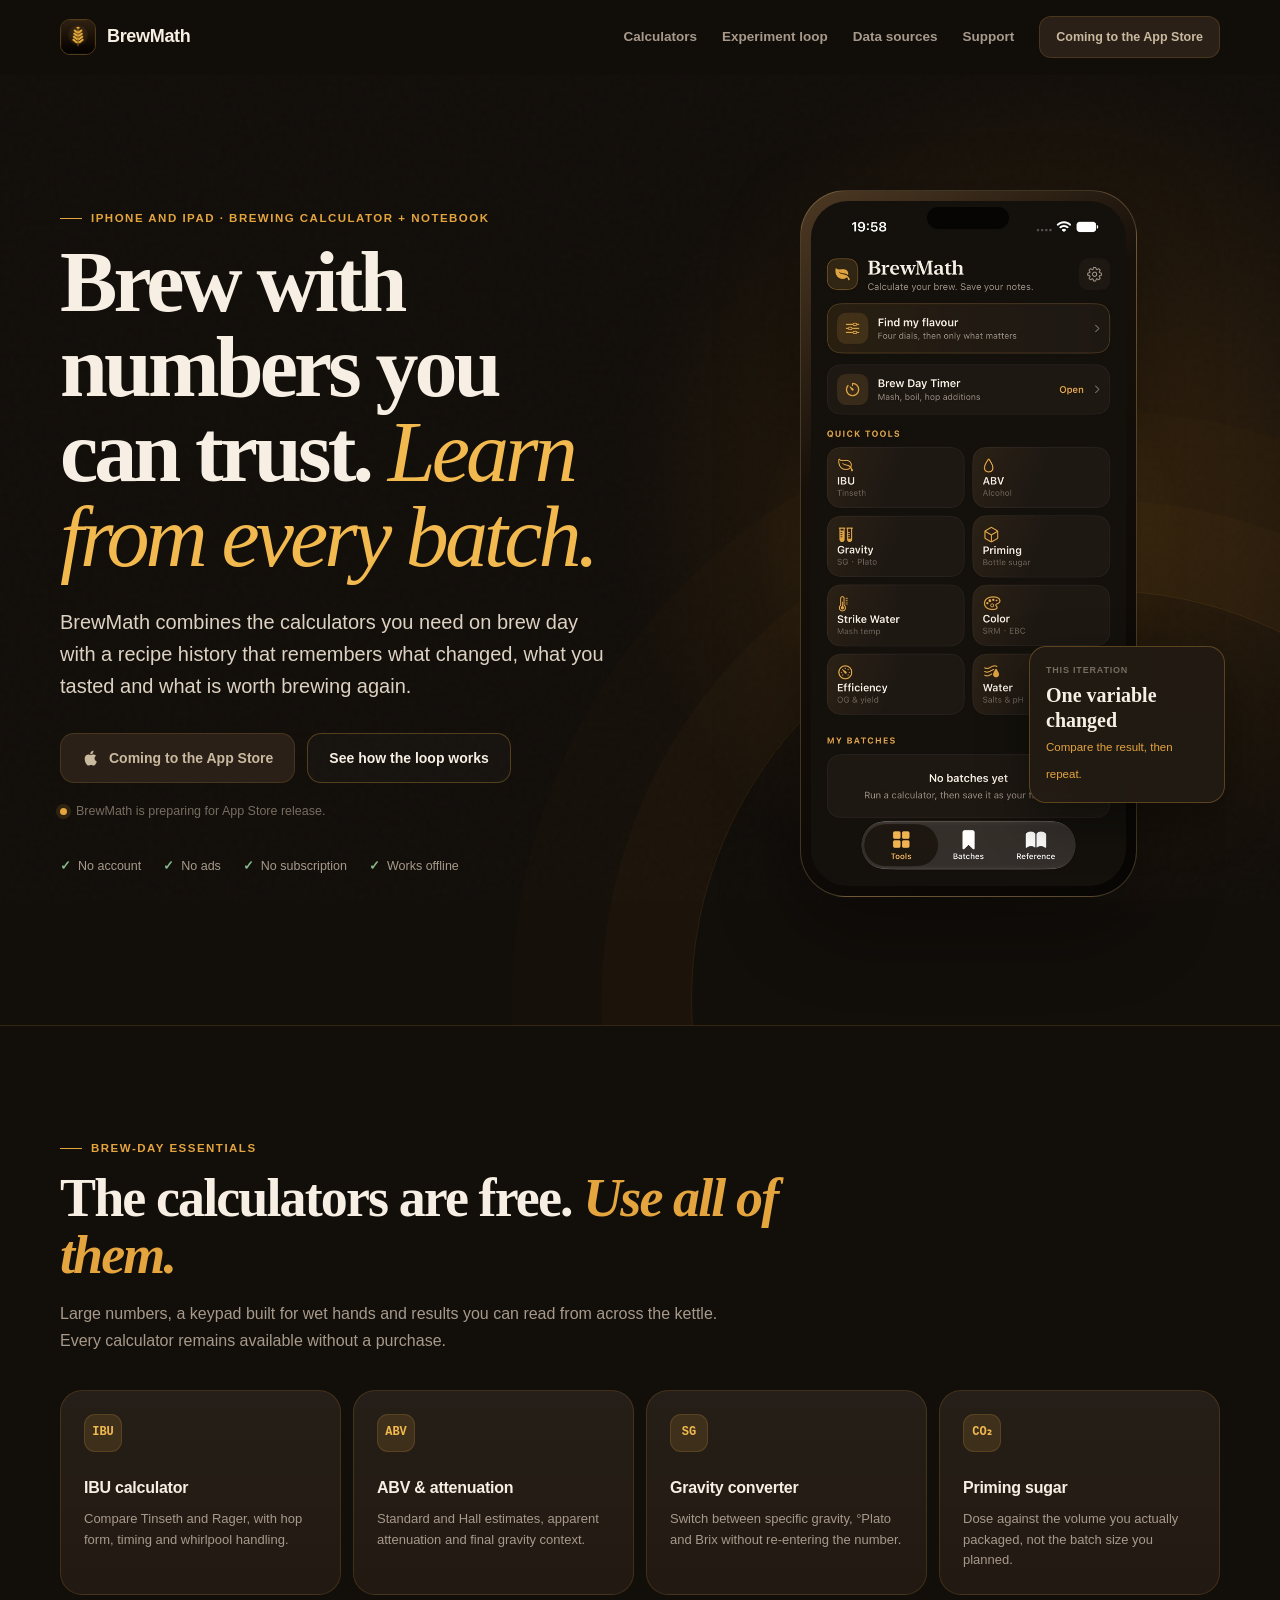
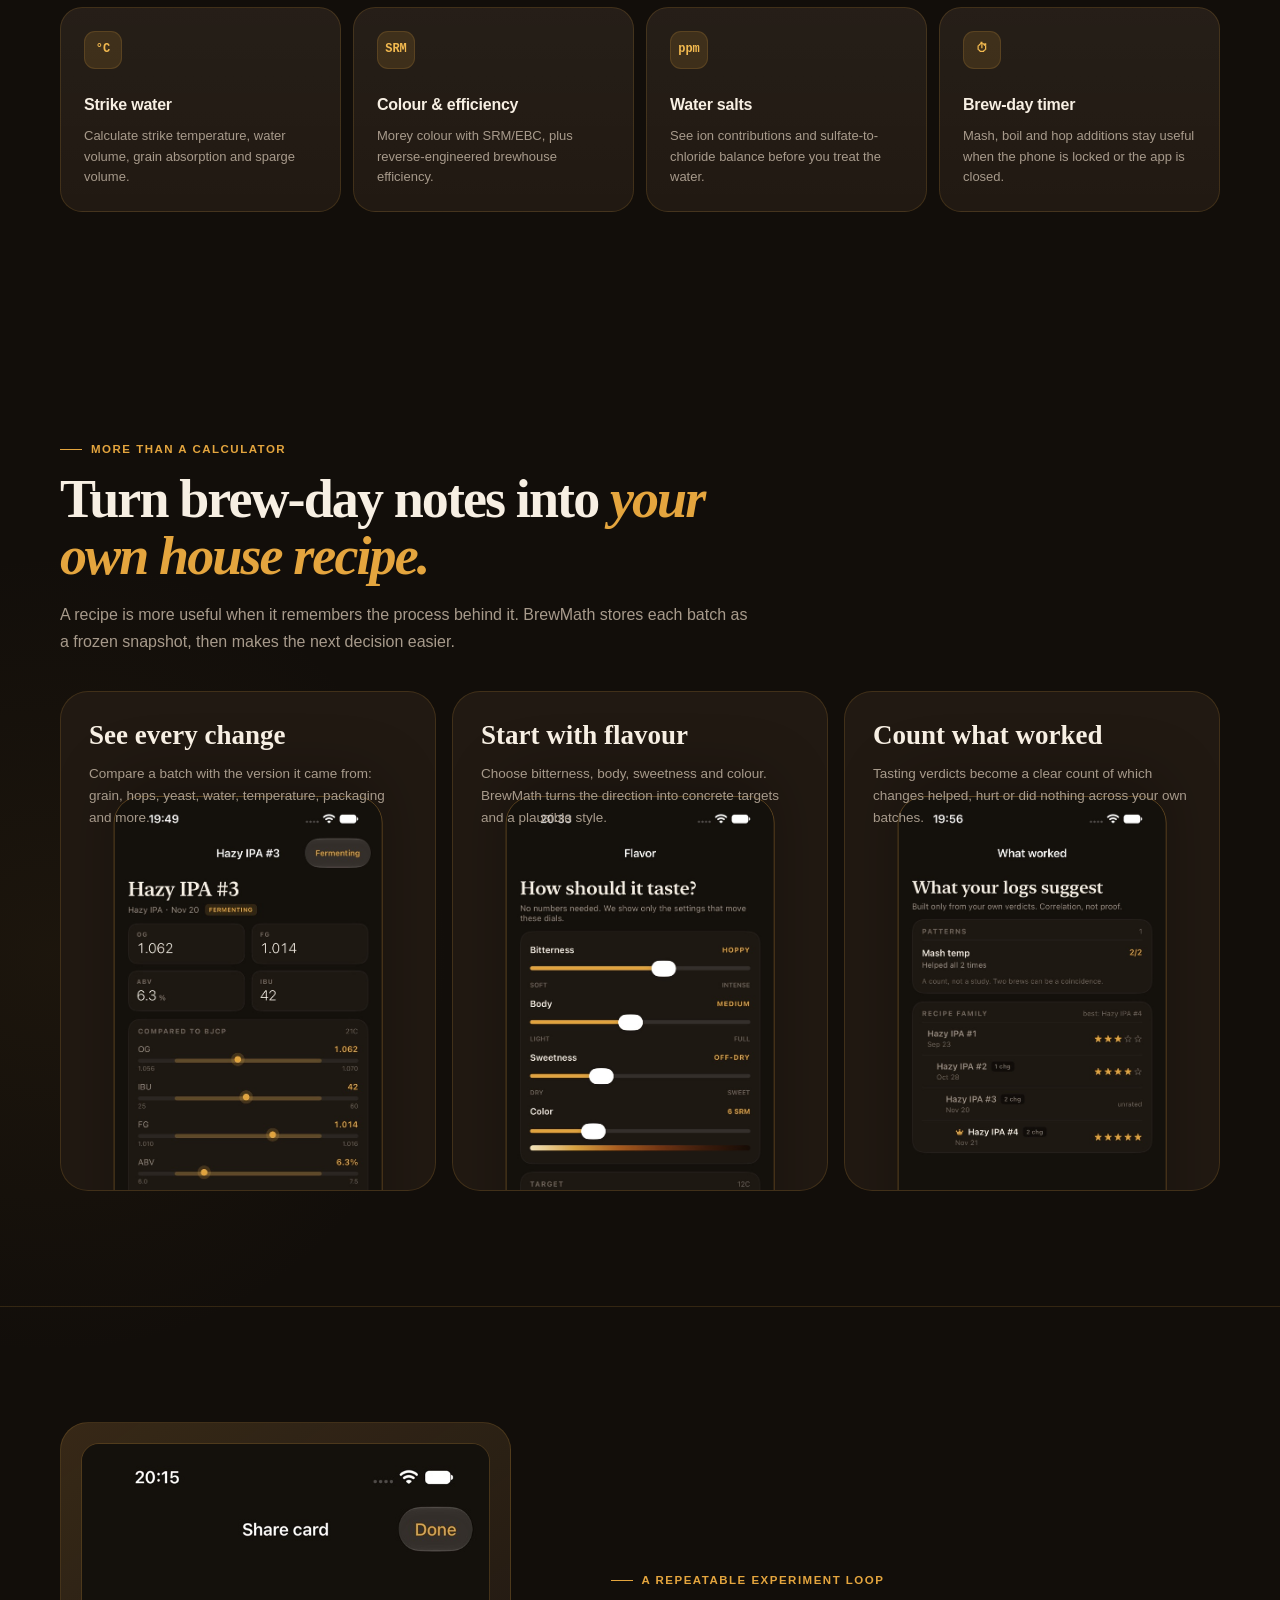
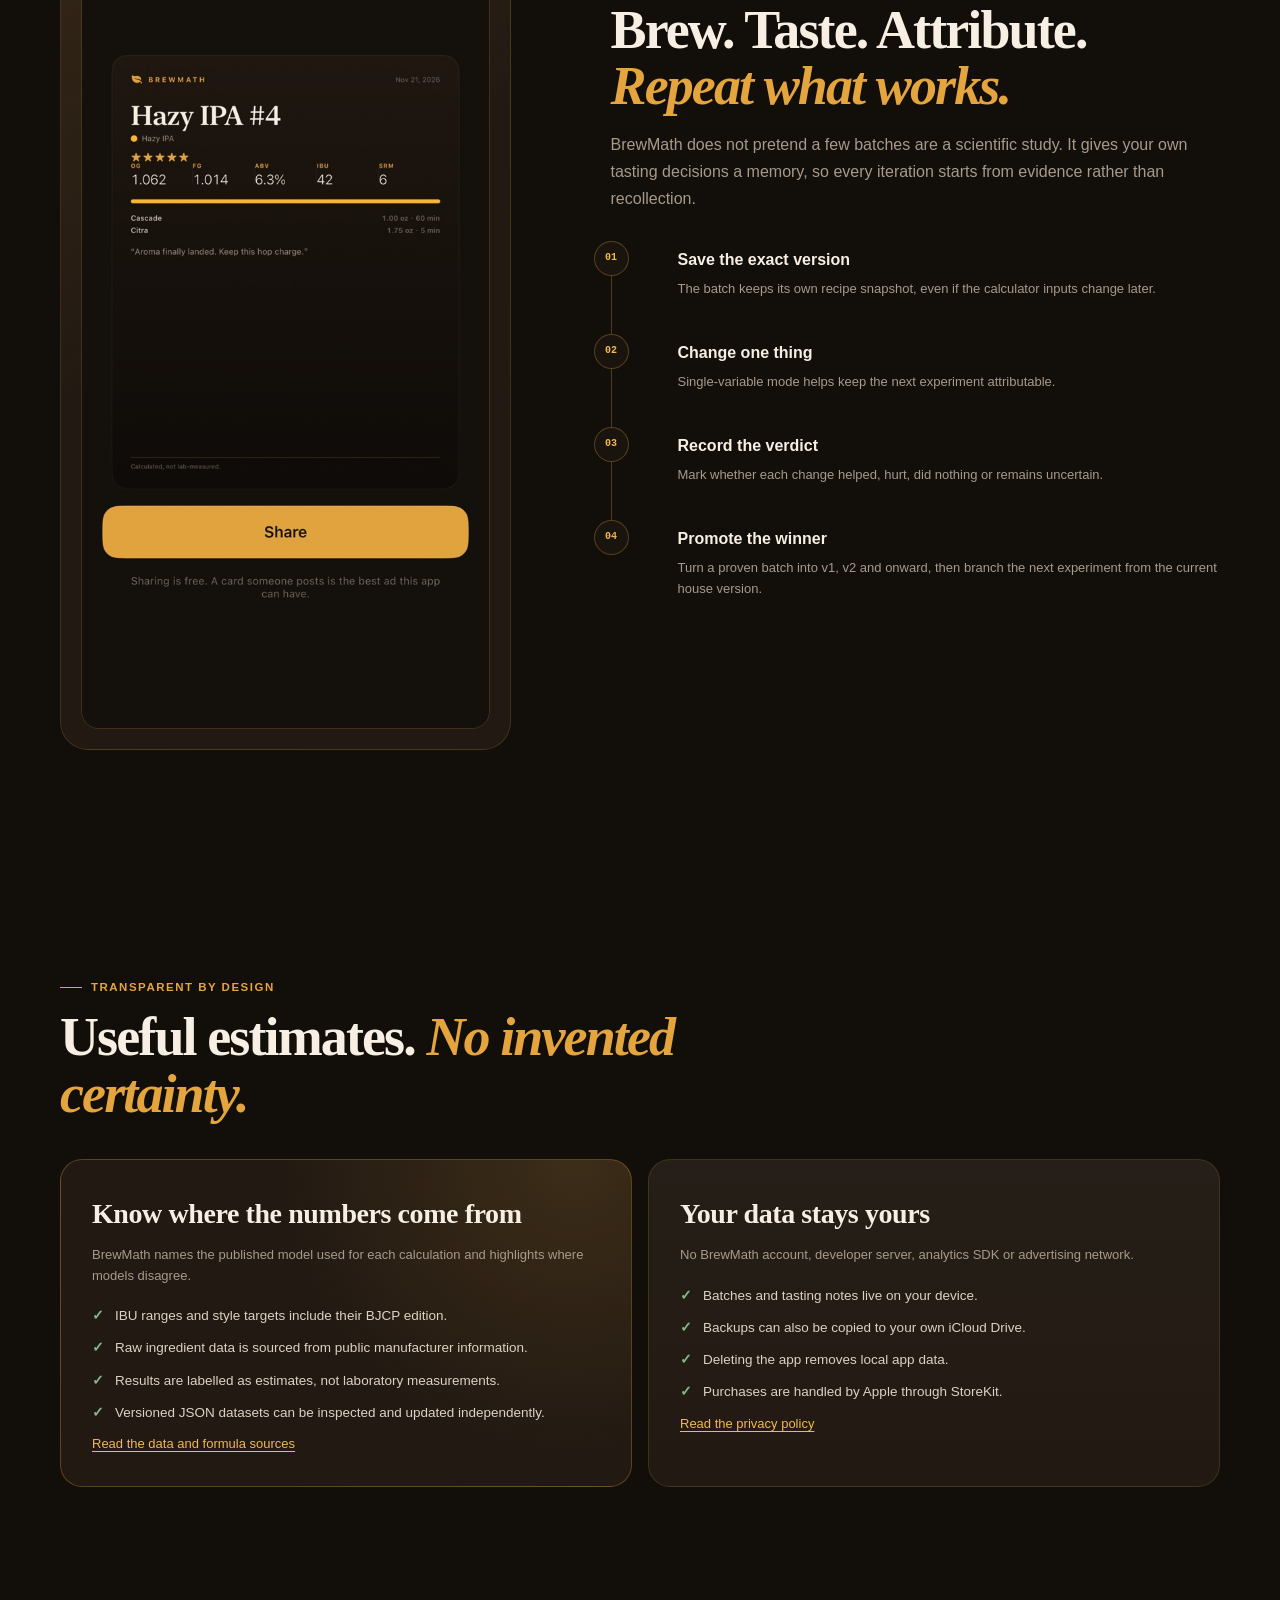
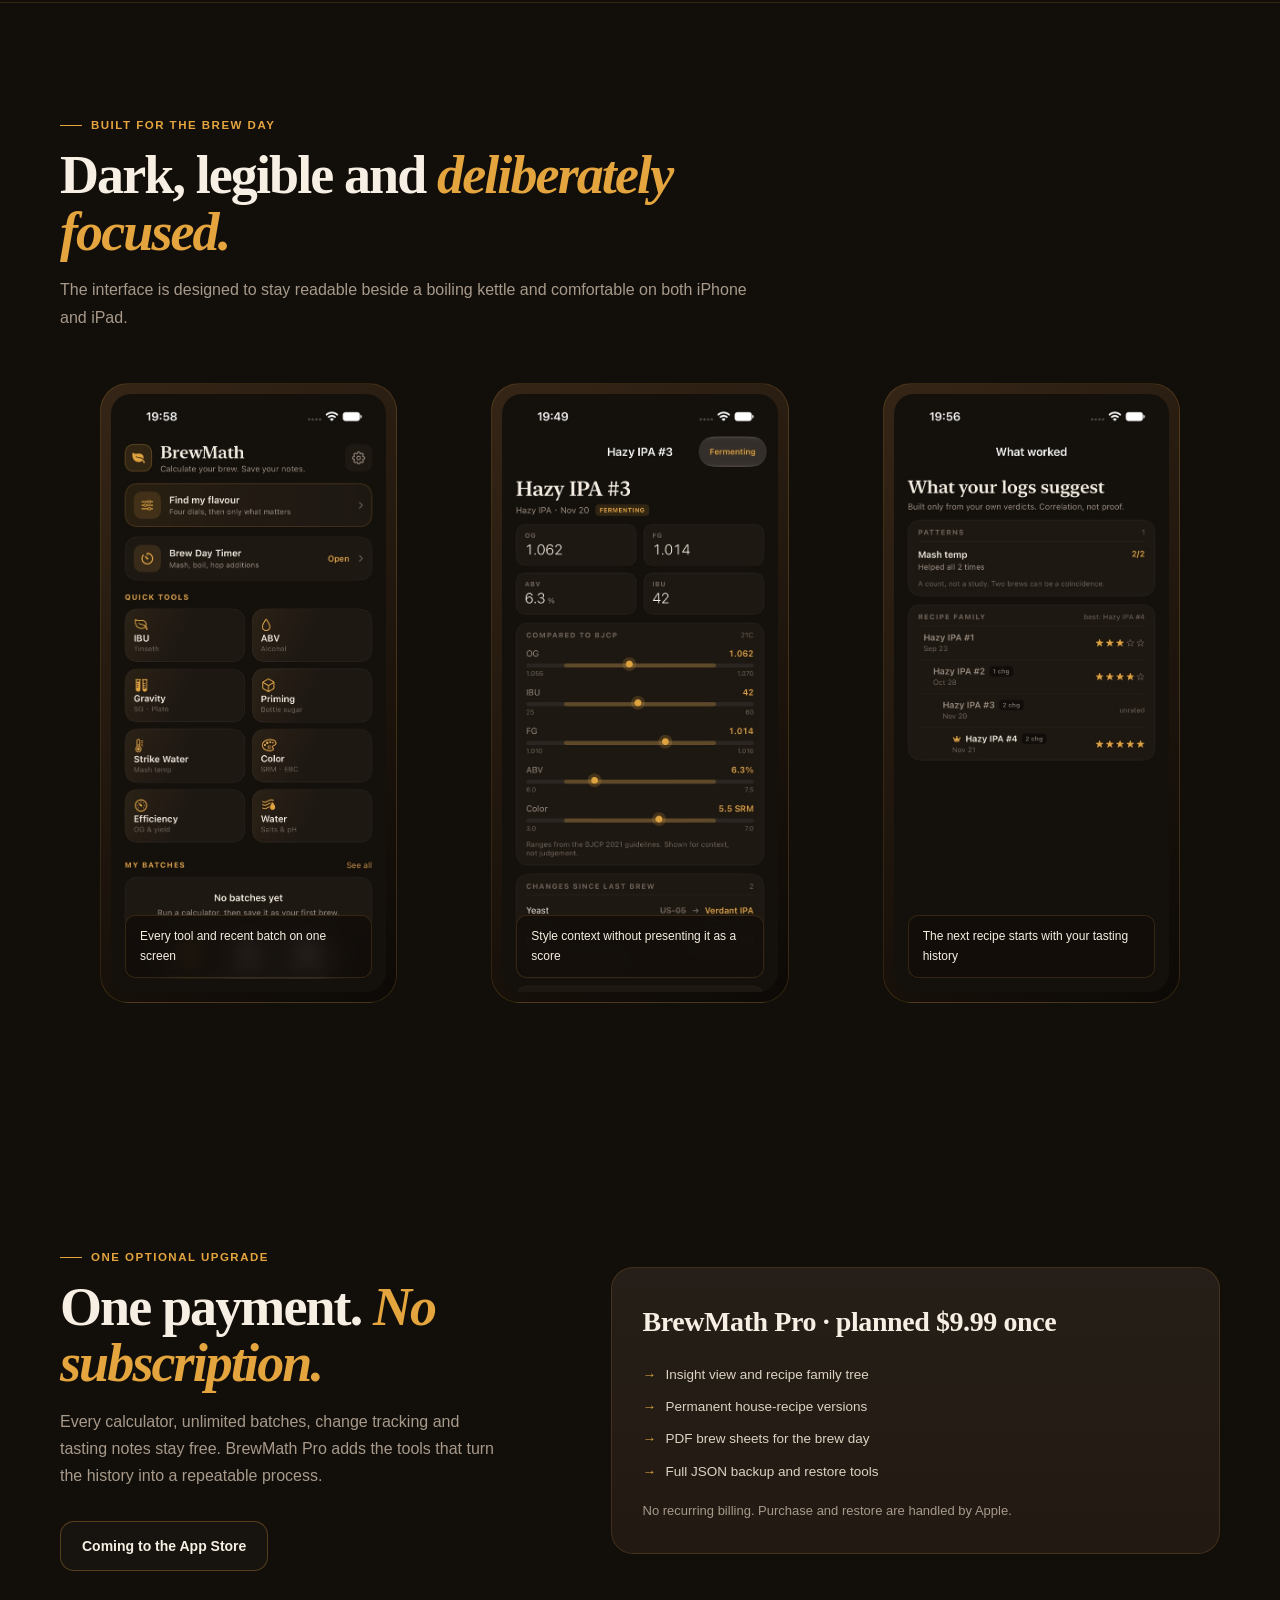
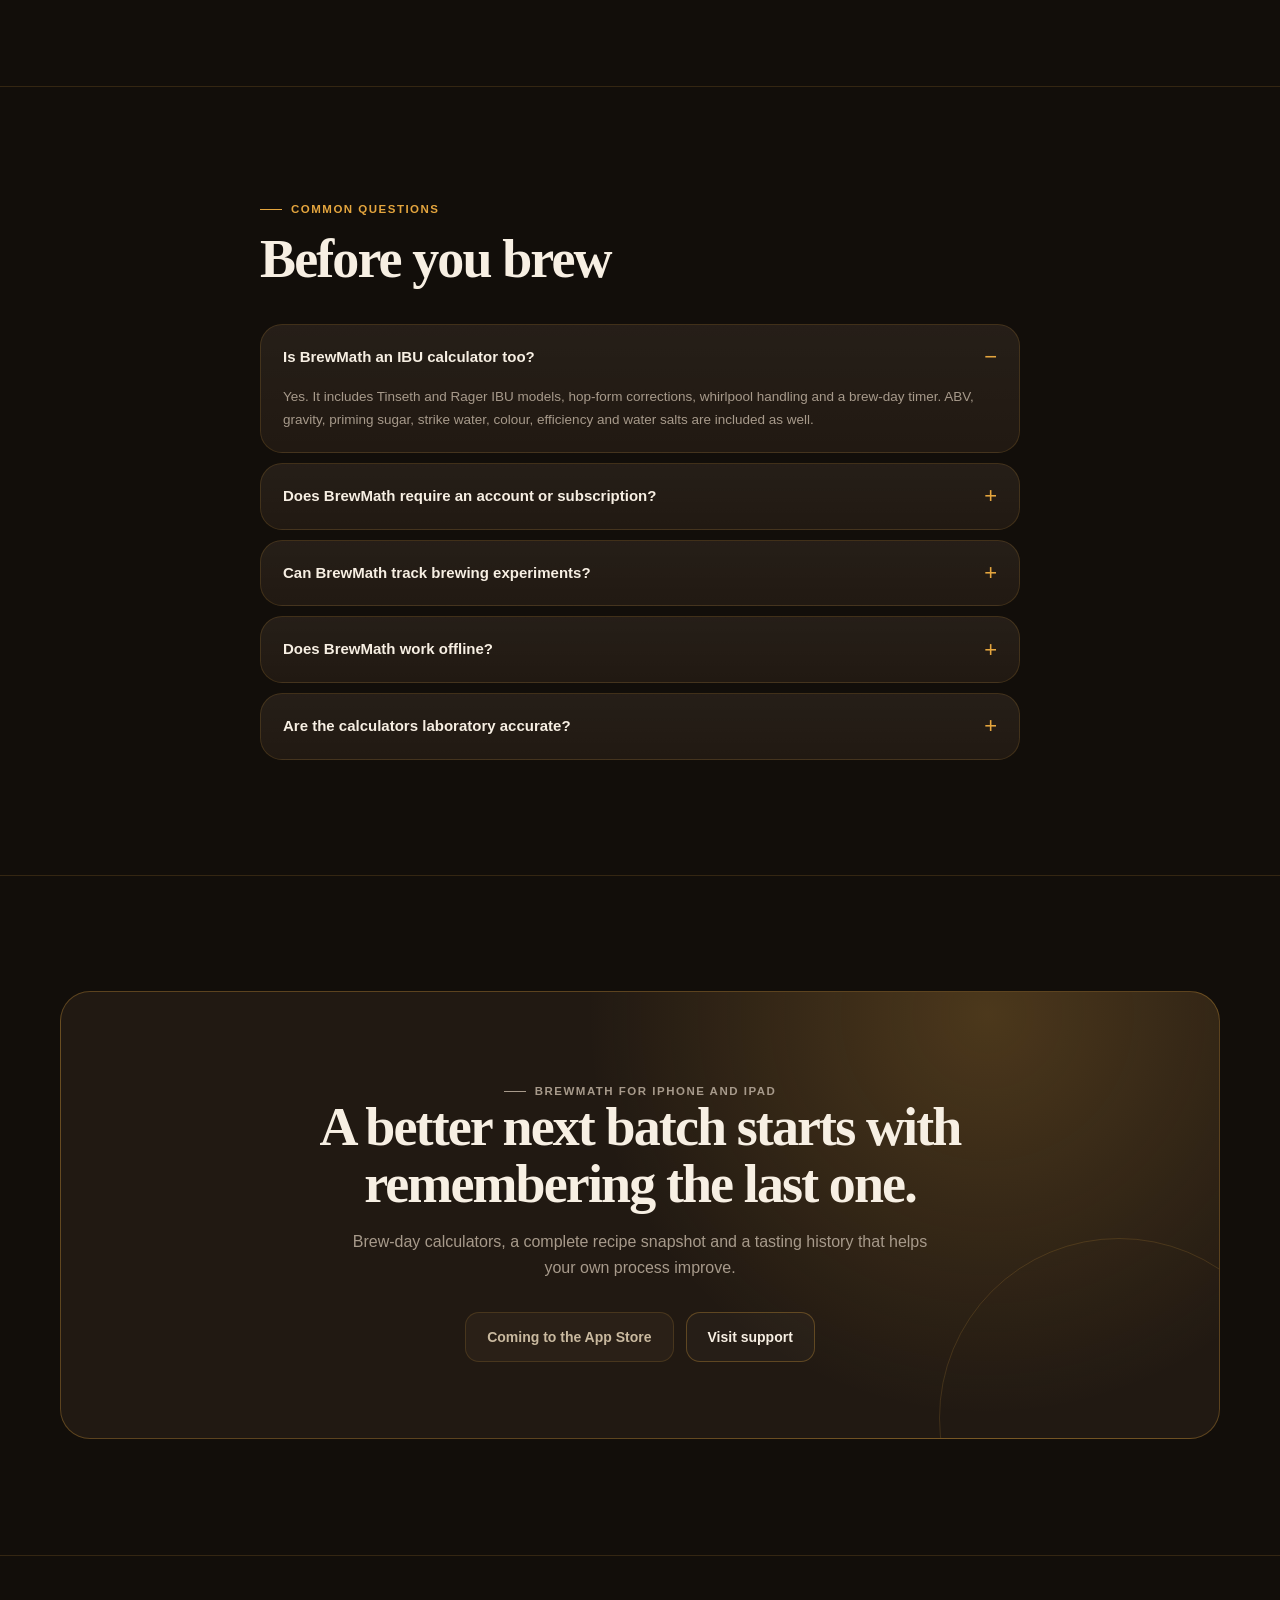
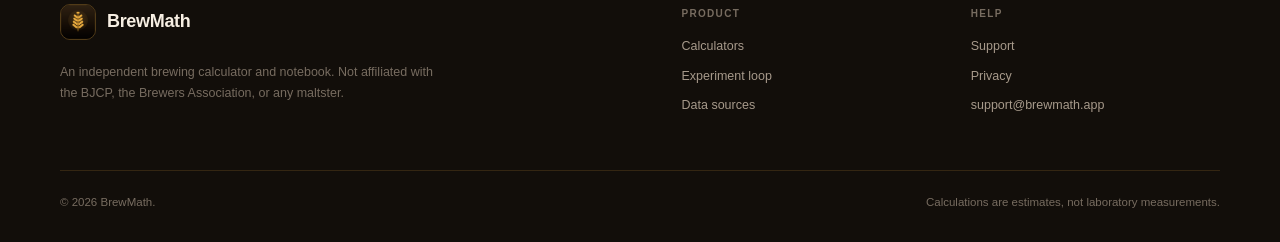
==== index.html @ 744fb918 "Add files via upload" ====
<!doctype html>
<html lang="en">
<head>
  <meta charset="utf-8">
  <meta name="viewport" content="width=device-width, initial-scale=1">
  <title>BrewMath — Homebrew Calculator, Brew Log &amp; Recipe Notes</title>
  <meta name="description" content="BrewMath is an offline homebrew calculator and brew log for iPhone and iPad. Calculate IBU, ABV, gravity, priming sugar, water salts and track repeatable brewing experiments.">
  <meta name="theme-color" content="#120e0a">
  <meta name="robots" content="index,follow,max-image-preview:large,max-snippet:-1,max-video-preview:-1">
  <link rel="canonical" href="https://brewmath.app/">
  <link rel="icon" href="assets/favicon.svg" type="image/svg+xml">
  <link rel="apple-touch-icon" href="assets/app-icon-180.png">
  <link rel="manifest" href="site.webmanifest">
  <link rel="stylesheet" href="styles.css">

  <meta property="og:type" content="website">
  <meta property="og:locale" content="en_US">
  <meta property="og:site_name" content="BrewMath">
  <meta property="og:title" content="BrewMath — Homebrew Calculator &amp; Experiment Log">
  <meta property="og:description" content="Calculate the brew day. Record the recipe. Taste the change. Build a repeatable house recipe from your own batches.">
  <meta property="og:url" content="https://brewmath.app/">
  <meta property="og:image" content="https://brewmath.app/assets/og-image.png">
  <meta property="og:image:width" content="1200">
  <meta property="og:image:height" content="630">
  <meta property="og:image:alt" content="BrewMath homebrew calculator and brew log for iPhone and iPad">
  <meta name="twitter:card" content="summary_large_image">
  <meta name="twitter:title" content="BrewMath — Homebrew Calculator &amp; Experiment Log">
  <meta name="twitter:description" content="Brewing calculators, recipe snapshots and a repeatable experiment loop for iPhone and iPad.">
  <meta name="twitter:image" content="https://brewmath.app/assets/og-image.png">

  <script type="application/ld+json">
  {
    "@context": "https://schema.org",
    "@graph": [
      {
        "@type": "WebSite",
        "@id": "https://brewmath.app/#website",
        "url": "https://brewmath.app/",
        "name": "BrewMath",
        "description": "Homebrew calculators, recipe snapshots and a repeatable brewing experiment log for iPhone and iPad.",
        "inLanguage": "en-US"
      },
      {
        "@type": "SoftwareApplication",
        "@id": "https://brewmath.app/#app",
        "name": "BrewMath: Brew Calculator",
        "url": "https://brewmath.app/",
        "description": "An offline homebrew calculator and brew log with IBU, ABV, gravity, priming sugar, water chemistry, recipe snapshots, tasting notes and house-recipe versioning.",
        "applicationCategory": "UtilitiesApplication",
        "applicationSubCategory": "Food & Drink",
        "operatingSystem": "iOS 18 or later",
        "isAccessibleForFree": true,
        "inLanguage": "en-US",
        "offers": {
          "@type": "Offer",
          "price": "0",
          "priceCurrency": "USD",
          "description": "All calculators and unlimited batches are free. An optional one-time Pro purchase unlocks insights, recipe history and export tools."
        },
        "featureList": [
          "IBU calculator with Tinseth and Rager models",
          "ABV and attenuation calculator",
          "Gravity, Plato and Brix conversion",
          "Priming sugar calculator",
          "Strike water and water salt calculators",
          "BJCP beer, mead and cider style comparison",
          "Recipe snapshots and experiment diffs",
          "Tasting notes and house-recipe versions"
        ]
      },
      {
        "@type": "FAQPage",
        "@id": "https://brewmath.app/#faq",
        "mainEntity": [
          {
            "@type": "Question",
            "name": "Is BrewMath an IBU calculator too?",
            "acceptedAnswer": {
              "@type": "Answer",
              "text": "Yes. BrewMath includes an IBU calculator with Tinseth and Rager models, hop-use corrections and a full brew-day timer."
            }
          },
          {
            "@type": "Question",
            "name": "Does BrewMath require an account or subscription?",
            "acceptedAnswer": {
              "@type": "Answer",
              "text": "No. BrewMath has no account, advertising or subscription. All calculators and unlimited batches are free, with one optional one-time Pro purchase."
            }
          },
          {
            "@type": "Question",
            "name": "Can BrewMath track brewing experiments?",
            "acceptedAnswer": {
              "@type": "Answer",
              "text": "Yes. Each batch stores a frozen recipe snapshot. BrewMath compares later batches with their parent, records tasting verdicts and can promote a repeatable version into a numbered house recipe."
            }
          },
          {
            "@type": "Question",
            "name": "Does BrewMath work offline?",
            "acceptedAnswer": {
              "@type": "Answer",
              "text": "Yes. Calculations, batch notes, recipe data and reference tables work offline. iCloud Drive backup is optional and uses the user's own Apple account."
            }
          }
        ]
      }
    ]
  }
  </script>
</head>
<body>
  <a class="skip-link" href="#main">Skip to content</a>
  <header class="site-header" data-header>
    <div class="container nav-shell">
      <a class="brand" href="index.html" aria-label="BrewMath home">
        <img src="assets/app-icon-96.png" width="36" height="36" alt="">
        <span>BrewMath</span>
      </a>
      <button class="nav-toggle" type="button" aria-label="Open navigation" aria-expanded="false" aria-controls="site-navigation" data-nav-toggle>
        <svg width="19" height="19" viewBox="0 0 20 20" aria-hidden="true">
          <path d="M3 5h14M3 10h14M3 15h14" fill="none" stroke="currentColor" stroke-width="1.8" stroke-linecap="round"/>
        </svg>
      </button>
      <nav class="site-nav" id="site-navigation" aria-label="Primary navigation" data-nav>
        <a href="#calculators">Calculators</a>
        <a href="#experiment-loop">Experiment loop</a>
        <a href="data-sources.html">Data sources</a>
        <a href="support.html">Support</a>
        <a class="button small" href="#release-status" data-app-store aria-disabled="true">
          <span data-store-label>Coming to the App Store</span>
        </a>
      </nav>
    </div>
  </header>

  <main id="main">
    <section class="hero" aria-labelledby="hero-title">
      <div class="container hero-grid">
        <div>
          <p class="eyebrow">iPhone and iPad · Brewing calculator + notebook</p>
          <h1 id="hero-title">Brew with numbers you can trust. <em>Learn from every batch.</em></h1>
          <p class="hero-copy">
            BrewMath combines the calculators you need on brew day with a recipe history that remembers
            what changed, what you tasted and what is worth brewing again.
          </p>
          <div class="hero-actions">
            <a class="button" href="#release-status" data-app-store aria-disabled="true">
              <svg width="18" height="18" viewBox="0 0 24 24" aria-hidden="true">
                <path d="M16.7 12.8c0-2.4 2-3.6 2.1-3.7-1.1-1.7-2.9-1.9-3.5-1.9-1.5-.2-2.9.9-3.7.9-.8 0-1.9-.9-3.2-.9-1.6 0-3.2 1-4 2.5-1.7 3-.4 7.5 1.2 9.9.8 1.2 1.8 2.5 3.1 2.4 1.2-.1 1.7-.8 3.3-.8 1.5 0 2 .8 3.3.8 1.4 0 2.3-1.2 3.1-2.4.9-1.4 1.3-2.8 1.3-2.9-.1 0-3-1.1-3-3.9ZM14.2 5.5c.7-.9 1.2-2.1 1.1-3.3-1.1 0-2.4.7-3.2 1.6-.7.8-1.3 2-1.1 3.2 1.2.1 2.4-.6 3.2-1.5Z" fill="currentColor"/>
              </svg>
              <span data-store-label>Coming to the App Store</span>
            </a>
            <a class="button secondary" href="#experiment-loop">See how the loop works</a>
          </div>
          <p class="release-note" id="release-status">
            <span class="status-dot" aria-hidden="true"></span>
            <span data-release-status>BrewMath is preparing for App Store release.</span>
          </p>
          <div class="trust-strip" aria-label="Product principles">
            <span>No account</span>
            <span>No ads</span>
            <span>No subscription</span>
            <span>Works offline</span>
          </div>
        </div>

        <div class="hero-visual" aria-label="BrewMath app dashboard">
          <div class="halo" aria-hidden="true"></div>
          <div class="device float">
            <img src="assets/screenshot-home.jpg" width="603" height="1311" alt="BrewMath dashboard showing brewing calculators and recent batches">
          </div>
          <div class="floating-card" aria-hidden="true">
            <small>This iteration</small>
            <strong>One variable changed</strong>
            <span>Compare the result, then repeat.</span>
          </div>
        </div>
      </div>
    </section>

    <section class="section section-border" id="calculators" aria-labelledby="calculators-title">
      <div class="container">
        <div class="section-head reveal">
          <div>
            <p class="eyebrow">Brew-day essentials</p>
            <h2 id="calculators-title">The calculators are free. <em>Use all of them.</em></h2>
            <p class="section-lead">
              Large numbers, a keypad built for wet hands and results you can read from across the kettle.
              Every calculator remains available without a purchase.
            </p>
          </div>
        </div>
        <div class="feature-grid">
          <article class="feature-card reveal">
            <div class="feature-icon" aria-hidden="true">IBU</div>
            <h3>IBU calculator</h3>
            <p>Compare Tinseth and Rager, with hop form, timing and whirlpool handling.</p>
          </article>
          <article class="feature-card reveal">
            <div class="feature-icon" aria-hidden="true">ABV</div>
            <h3>ABV &amp; attenuation</h3>
            <p>Standard and Hall estimates, apparent attenuation and final gravity context.</p>
          </article>
          <article class="feature-card reveal">
            <div class="feature-icon" aria-hidden="true">SG</div>
            <h3>Gravity converter</h3>
            <p>Switch between specific gravity, °Plato and Brix without re-entering the number.</p>
          </article>
          <article class="feature-card reveal">
            <div class="feature-icon" aria-hidden="true">CO₂</div>
            <h3>Priming sugar</h3>
            <p>Dose against the volume you actually packaged, not the batch size you planned.</p>
          </article>
          <article class="feature-card reveal">
            <div class="feature-icon" aria-hidden="true">°C</div>
            <h3>Strike water</h3>
            <p>Calculate strike temperature, water volume, grain absorption and sparge volume.</p>
          </article>
          <article class="feature-card reveal">
            <div class="feature-icon" aria-hidden="true">SRM</div>
            <h3>Colour &amp; efficiency</h3>
            <p>Morey colour with SRM/EBC, plus reverse-engineered brewhouse efficiency.</p>
          </article>
          <article class="feature-card reveal">
            <div class="feature-icon" aria-hidden="true">ppm</div>
            <h3>Water salts</h3>
            <p>See ion contributions and sulfate-to-chloride balance before you treat the water.</p>
          </article>
          <article class="feature-card reveal">
            <div class="feature-icon" aria-hidden="true">⏱</div>
            <h3>Brew-day timer</h3>
            <p>Mash, boil and hop additions stay useful when the phone is locked or the app is closed.</p>
          </article>
        </div>
      </div>
    </section>

    <section class="section" aria-labelledby="notebook-title">
      <div class="container">
        <div class="section-head reveal">
          <div>
            <p class="eyebrow">More than a calculator</p>
            <h2 id="notebook-title">Turn brew-day notes into <em>your own house recipe.</em></h2>
            <p class="section-lead">
              A recipe is more useful when it remembers the process behind it. BrewMath stores each
              batch as a frozen snapshot, then makes the next decision easier.
            </p>
          </div>
        </div>
        <div class="three-grid">
          <article class="story-card reveal">
            <div class="copy">
              <h3>See every change</h3>
              <p>Compare a batch with the version it came from: grain, hops, yeast, water, temperature, packaging and more.</p>
            </div>
            <img src="assets/screenshot-batch.jpg" width="603" height="1311" loading="lazy" alt="BrewMath batch detail comparing a beer with its BJCP style ranges">
          </article>
          <article class="story-card reveal">
            <div class="copy">
              <h3>Start with flavour</h3>
              <p>Choose bitterness, body, sweetness and colour. BrewMath turns the direction into concrete targets and a plausible style.</p>
            </div>
            <img src="assets/screenshot-flavor.jpg" width="603" height="1311" loading="lazy" alt="BrewMath flavour-first brewing controls and style suggestion">
          </article>
          <article class="story-card reveal">
            <div class="copy">
              <h3>Count what worked</h3>
              <p>Tasting verdicts become a clear count of which changes helped, hurt or did nothing across your own batches.</p>
            </div>
            <img src="assets/screenshot-insights.jpg" width="603" height="1311" loading="lazy" alt="BrewMath insights showing which recipe changes helped across brewed batches">
          </article>
        </div>
      </div>
    </section>

    <section class="section section-border" id="experiment-loop" aria-labelledby="loop-title">
      <div class="container loop-grid">
        <div class="loop-visual reveal">
          <img src="assets/screenshot-share.jpg" width="603" height="1311" loading="lazy" alt="BrewMath sharing a finished brew summary card">
        </div>
        <div>
          <p class="eyebrow">A repeatable experiment loop</p>
          <h2 id="loop-title">Brew. Taste. Attribute. <em>Repeat what works.</em></h2>
          <p class="section-lead">
            BrewMath does not pretend a few batches are a scientific study. It gives your own tasting
            decisions a memory, so every iteration starts from evidence rather than recollection.
          </p>
          <ol class="step-list">
            <li class="reveal">
              <h3>Save the exact version</h3>
              <p>The batch keeps its own recipe snapshot, even if the calculator inputs change later.</p>
            </li>
            <li class="reveal">
              <h3>Change one thing</h3>
              <p>Single-variable mode helps keep the next experiment attributable.</p>
            </li>
            <li class="reveal">
              <h3>Record the verdict</h3>
              <p>Mark whether each change helped, hurt, did nothing or remains uncertain.</p>
            </li>
            <li class="reveal">
              <h3>Promote the winner</h3>
              <p>Turn a proven batch into v1, v2 and onward, then branch the next experiment from the current house version.</p>
            </li>
          </ol>
        </div>
      </div>
    </section>

    <section class="section" aria-labelledby="honest-title">
      <div class="container">
        <div class="section-head reveal">
          <div>
            <p class="eyebrow">Transparent by design</p>
            <h2 id="honest-title">Useful estimates. <em>No invented certainty.</em></h2>
          </div>
        </div>
        <div class="compare-grid">
          <article class="content-card accent reveal">
            <h3>Know where the numbers come from</h3>
            <p>BrewMath names the published model used for each calculation and highlights where models disagree.</p>
            <ul class="check-list">
              <li>IBU ranges and style targets include their BJCP edition.</li>
              <li>Raw ingredient data is sourced from public manufacturer information.</li>
              <li>Results are labelled as estimates, not laboratory measurements.</li>
              <li>Versioned JSON datasets can be inspected and updated independently.</li>
            </ul>
            <p><a href="data-sources.html">Read the data and formula sources</a></p>
          </article>
          <article class="content-card reveal">
            <h3>Your data stays yours</h3>
            <p>No BrewMath account, developer server, analytics SDK or advertising network.</p>
            <ul class="check-list">
              <li>Batches and tasting notes live on your device.</li>
              <li>Backups can also be copied to your own iCloud Drive.</li>
              <li>Deleting the app removes local app data.</li>
              <li>Purchases are handled by Apple through StoreKit.</li>
            </ul>
            <p><a href="privacy.html">Read the privacy policy</a></p>
          </article>
        </div>
      </div>
    </section>

    <section class="section section-border" aria-labelledby="screens-title">
      <div class="container">
        <div class="section-head reveal">
          <div>
            <p class="eyebrow">Built for the brew day</p>
            <h2 id="screens-title">Dark, legible and <em>deliberately focused.</em></h2>
            <p class="section-lead">The interface is designed to stay readable beside a boiling kettle and comfortable on both iPhone and iPad.</p>
          </div>
        </div>
        <div class="screenshot-rail">
          <figure class="screenshot-card reveal">
            <img src="assets/screenshot-home.jpg" width="603" height="1311" loading="lazy" alt="BrewMath calculator dashboard">
            <figcaption>Every tool and recent batch on one screen</figcaption>
          </figure>
          <figure class="screenshot-card reveal">
            <img src="assets/screenshot-batch.jpg" width="603" height="1311" loading="lazy" alt="BrewMath batch metrics and BJCP comparison">
            <figcaption>Style context without presenting it as a score</figcaption>
          </figure>
          <figure class="screenshot-card reveal">
            <img src="assets/screenshot-insights.jpg" width="603" height="1311" loading="lazy" alt="BrewMath experiment insights screen">
            <figcaption>The next recipe starts with your tasting history</figcaption>
          </figure>
        </div>
      </div>
    </section>

    <section class="section" id="pricing" aria-labelledby="pricing-title">
      <div class="container loop-grid">
        <div>
          <p class="eyebrow">One optional upgrade</p>
          <h2 id="pricing-title">One payment. <em>No subscription.</em></h2>
          <p class="section-lead">
            Every calculator, unlimited batches, change tracking and tasting notes stay free.
            BrewMath Pro adds the tools that turn the history into a repeatable process.
          </p>
          <div class="hero-actions">
            <a class="button secondary" href="#release-status" data-app-store aria-disabled="true">
              <span data-store-label>Coming to the App Store</span>
            </a>
          </div>
        </div>
        <div class="compare-grid" style="grid-template-columns:1fr">
          <article class="content-card reveal">
            <h3>BrewMath Pro · planned $9.99 once</h3>
            <ul class="plain-list">
              <li>Insight view and recipe family tree</li>
              <li>Permanent house-recipe versions</li>
              <li>PDF brew sheets for the brew day</li>
              <li>Full JSON backup and restore tools</li>
            </ul>
            <p style="margin-top:18px">No recurring billing. Purchase and restore are handled by Apple.</p>
          </article>
        </div>
      </div>
    </section>

    <section class="section section-border" id="faq" aria-labelledby="faq-title">
      <div class="container reading">
        <div class="section-head reveal">
          <div>
            <p class="eyebrow">Common questions</p>
            <h2 id="faq-title">Before you brew</h2>
          </div>
        </div>
        <div class="faq-list faq">
          <details open>
            <summary>Is BrewMath an IBU calculator too?</summary>
            <p>Yes. It includes Tinseth and Rager IBU models, hop-form corrections, whirlpool handling and a brew-day timer. ABV, gravity, priming sugar, strike water, colour, efficiency and water salts are included as well.</p>
          </details>
          <details>
            <summary>Does BrewMath require an account or subscription?</summary>
            <p>No. There is no BrewMath account and no subscription. All calculators and unlimited batches are free. One optional one-time Pro purchase unlocks insights, recipe history and export tools.</p>
          </details>
          <details>
            <summary>Can BrewMath track brewing experiments?</summary>
            <p>Yes. Every batch owns a frozen recipe snapshot. BrewMath compares it with the batch it came from, records tasting verdicts and can promote a repeatable version into a numbered house recipe.</p>
          </details>
          <details>
            <summary>Does BrewMath work offline?</summary>
            <p>Yes. Calculations, batch notes, recipes and reference tables work without a network connection. iCloud Drive backup is optional and uses your own Apple account.</p>
          </details>
          <details>
            <summary>Are the calculators laboratory accurate?</summary>
            <p>No brewing calculator can replace a laboratory measurement. BrewMath uses established public models and labels estimates honestly. Results can differ with ingredients, process and measurement technique.</p>
          </details>
        </div>
      </div>
    </section>

    <section class="section section-border">
      <div class="container">
        <div class="cta-panel reveal">
          <p class="eyebrow" style="justify-content:center">BrewMath for iPhone and iPad</p>
          <h2>A better next batch starts with remembering the last one.</h2>
          <p>Brew-day calculators, a complete recipe snapshot and a tasting history that helps your own process improve.</p>
          <div class="hero-actions">
            <a class="button" href="#release-status" data-app-store aria-disabled="true">
              <span data-store-label>Coming to the App Store</span>
            </a>
            <a class="button secondary" href="support.html">Visit support</a>
          </div>
        </div>
      </div>
    </section>
  </main>

  <footer class="site-footer">
    <div class="container">
      <div class="footer-grid">
        <div class="footer-brand">
          <a class="brand" href="index.html" aria-label="BrewMath home">
            <img src="assets/app-icon-96.png" width="36" height="36" alt="">
            <span>BrewMath</span>
          </a>
          <p>An independent brewing calculator and notebook. Not affiliated with the BJCP, the Brewers Association, or any maltster.</p>
        </div>
        <div class="footer-links">
          <h2>Product</h2>
          <a href="#calculators">Calculators</a>
          <a href="#experiment-loop">Experiment loop</a>
          <a href="data-sources.html">Data sources</a>
        </div>
        <div class="footer-links">
          <h2>Help</h2>
          <a href="support.html">Support</a>
          <a href="privacy.html">Privacy</a>
          <a href="mailto:support@brewmath.app" data-support-email data-show-email="true">support@brewmath.app</a>
        </div>
      </div>
      <div class="footer-bottom">
        <span>© <span data-current-year>2026</span> BrewMath.</span>
        <span>Calculations are estimates, not laboratory measurements.</span>
      </div>
    </div>
  </footer>
  <script src="config.js"></script>
  <script src="script.js"></script>
</body>
</html>
---- styles.css ----
:root {
  --bg: #120e0a;
  --bg-raised: #1a140f;
  --card: #211912;
  --card-strong: #2a2017;
  --amber: #e4a53e;
  --amber-bright: #f2b94f;
  --amber-soft: rgba(228, 165, 62, 0.14);
  --cream: #f7efe3;
  --text: #ddd2c2;
  --muted: #a79a8b;
  --muted-2: #776c60;
  --line: rgba(228, 165, 62, 0.16);
  --line-strong: rgba(228, 165, 62, 0.3);
  --ok: #86b98a;
  --danger: #e48b73;
  --serif: "Iowan Old Style", "Palatino Linotype", Palatino, Georgia, serif;
  --sans: -apple-system, BlinkMacSystemFont, "SF Pro Text", "Helvetica Neue", Arial, sans-serif;
  --mono: "SFMono-Regular", Consolas, "Liberation Mono", monospace;
  --radius: 22px;
  --radius-small: 14px;
  --shadow: 0 30px 80px rgba(0, 0, 0, 0.35);
  --content: 1160px;
  --reading: 760px;
}

*,
*::before,
*::after {
  box-sizing: border-box;
}

html {
  scroll-behavior: smooth;
  scroll-padding-top: 96px;
}

body {
  margin: 0;
  background:
    radial-gradient(circle at 82% 6%, rgba(201, 126, 28, 0.2), transparent 27rem),
    radial-gradient(circle at 4% 31%, rgba(102, 75, 31, 0.12), transparent 25rem),
    var(--bg);
  color: var(--text);
  font: 16px/1.65 var(--sans);
  -webkit-font-smoothing: antialiased;
  text-rendering: optimizeLegibility;
}

body::before {
  position: fixed;
  inset: 0;
  z-index: -1;
  pointer-events: none;
  content: "";
  opacity: 0.15;
  background-image: url("data:image/svg+xml,%3Csvg viewBox='0 0 180 180' xmlns='http://www.w3.org/2000/svg'%3E%3Cfilter id='n'%3E%3CfeTurbulence type='fractalNoise' baseFrequency='.9' numOctaves='2' stitchTiles='stitch'/%3E%3C/filter%3E%3Crect width='100%25' height='100%25' filter='url(%23n)' opacity='.12'/%3E%3C/svg%3E");
}

img {
  display: block;
  max-width: 100%;
  height: auto;
}

a {
  color: var(--amber-bright);
  text-decoration-thickness: 1px;
  text-underline-offset: 3px;
}

a:hover {
  color: #ffd27a;
}

button,
a {
  -webkit-tap-highlight-color: transparent;
}

:focus-visible {
  outline: 3px solid var(--amber-bright);
  outline-offset: 4px;
}

.skip-link {
  position: fixed;
  top: 12px;
  left: 12px;
  z-index: 100;
  padding: 10px 16px;
  color: var(--bg);
  background: var(--amber-bright);
  border-radius: 10px;
  transform: translateY(-150%);
}

.skip-link:focus {
  transform: translateY(0);
}

.container {
  width: min(calc(100% - 40px), var(--content));
  margin-inline: auto;
}

.reading {
  width: min(calc(100% - 40px), var(--reading));
  margin-inline: auto;
}

.site-header {
  position: sticky;
  top: 0;
  z-index: 50;
  border-bottom: 1px solid transparent;
  background: rgba(18, 14, 10, 0.76);
  backdrop-filter: blur(18px) saturate(130%);
}

.site-header.is-scrolled {
  border-color: var(--line);
}

.nav-shell {
  display: flex;
  min-height: 74px;
  align-items: center;
  justify-content: space-between;
  gap: 24px;
}

.brand {
  display: inline-flex;
  align-items: center;
  gap: 11px;
  color: var(--cream);
  font-weight: 650;
  letter-spacing: -0.02em;
  text-decoration: none;
}

.brand img {
  width: 36px;
  height: 36px;
  border: 1px solid var(--line-strong);
  border-radius: 10px;
}

.brand span {
  font-size: 18px;
}

.site-nav {
  display: flex;
  align-items: center;
  gap: 25px;
}

.site-nav a {
  color: var(--muted);
  font-size: 13.5px;
  font-weight: 550;
  text-decoration: none;
}

.site-nav a:hover,
.site-nav a[aria-current="page"] {
  color: var(--cream);
}

.nav-toggle {
  display: none;
  width: 42px;
  height: 42px;
  color: var(--cream);
  background: var(--card);
  border: 1px solid var(--line);
  border-radius: 12px;
  cursor: pointer;
}

.button {
  display: inline-flex;
  min-height: 50px;
  align-items: center;
  justify-content: center;
  gap: 9px;
  padding: 0 21px;
  color: #1b1208;
  background: linear-gradient(180deg, #f3bc54, var(--amber));
  border: 1px solid rgba(255, 223, 153, 0.31);
  border-radius: 14px;
  box-shadow: 0 10px 30px rgba(201, 126, 28, 0.18);
  font-size: 14px;
  font-weight: 750;
  line-height: 1;
  text-decoration: none;
  transition: transform 160ms ease, box-shadow 160ms ease, filter 160ms ease;
}

.button:hover {
  color: #160e05;
  filter: brightness(1.05);
  box-shadow: 0 14px 36px rgba(201, 126, 28, 0.25);
  transform: translateY(-1px);
}

.button[aria-disabled="true"] {
  color: #c9b99f;
  background: var(--card-strong);
  border-color: var(--line);
  box-shadow: none;
  cursor: default;
  pointer-events: none;
}

.button.secondary {
  color: var(--cream);
  background: rgba(255, 255, 255, 0.025);
  border-color: var(--line-strong);
  box-shadow: none;
}

.button.small {
  min-height: 42px;
  padding-inline: 16px;
  border-radius: 12px;
  font-size: 12.5px;
}

.eyebrow {
  display: flex;
  align-items: center;
  gap: 9px;
  margin: 0 0 14px;
  color: var(--amber);
  font-size: 11.5px;
  font-weight: 750;
  letter-spacing: 0.13em;
  line-height: 1.3;
  text-transform: uppercase;
}

.eyebrow::before {
  width: 22px;
  height: 1px;
  content: "";
  background: currentColor;
}

.hero {
  position: relative;
  overflow: hidden;
  padding: clamp(68px, 9vw, 128px) 0 clamp(76px, 10vw, 140px);
}

.hero::after {
  position: absolute;
  right: -18vw;
  bottom: -30vw;
  width: 64vw;
  height: 64vw;
  content: "";
  border: 1px solid rgba(228, 165, 62, 0.12);
  border-radius: 50%;
  box-shadow:
    0 0 0 7vw rgba(228, 165, 62, 0.025),
    0 0 0 14vw rgba(228, 165, 62, 0.018);
  pointer-events: none;
}

.hero-grid {
  position: relative;
  z-index: 1;
  display: grid;
  align-items: center;
  grid-template-columns: minmax(0, 1.05fr) minmax(320px, 0.95fr);
  gap: clamp(42px, 8vw, 100px);
}

.hero h1,
.page-hero h1 {
  margin: 0;
  color: var(--cream);
  font-family: var(--serif);
  font-weight: 600;
  letter-spacing: -0.045em;
  line-height: 0.99;
}

.hero h1 {
  max-width: 720px;
  font-size: clamp(48px, 7vw, 86px);
}

.hero h1 em {
  color: var(--amber-bright);
  font-style: italic;
  font-weight: 500;
}

.hero-copy {
  max-width: 610px;
  margin: 27px 0 0;
  color: var(--text);
  font-size: clamp(17px, 1.6vw, 20px);
  line-height: 1.58;
}

.hero-actions {
  display: flex;
  flex-wrap: wrap;
  gap: 12px;
  margin-top: 31px;
}

.release-note {
  display: flex;
  align-items: center;
  gap: 9px;
  margin-top: 18px;
  color: var(--muted-2);
  font-size: 12.5px;
}

.status-dot {
  width: 7px;
  height: 7px;
  flex: 0 0 auto;
  background: var(--amber);
  border-radius: 50%;
  box-shadow: 0 0 0 4px var(--amber-soft);
}

.trust-strip {
  display: flex;
  flex-wrap: wrap;
  gap: 11px 22px;
  margin-top: 34px;
  color: var(--muted);
  font-size: 12.5px;
}

.trust-strip span {
  display: inline-flex;
  align-items: center;
  gap: 7px;
}

.trust-strip span::before {
  color: var(--ok);
  content: "✓";
  font-weight: 800;
}

.hero-visual {
  position: relative;
  display: flex;
  align-items: center;
  justify-content: center;
  min-height: 650px;
}

.device {
  position: relative;
  width: min(337px, 78vw);
  padding: 10px;
  background: linear-gradient(145deg, #4d3923, #17100a 32%, #080604);
  border: 1px solid rgba(255, 220, 148, 0.22);
  border-radius: 46px;
  box-shadow: var(--shadow);
}

.device::before {
  position: absolute;
  top: 16px;
  left: 50%;
  z-index: 2;
  width: 82px;
  height: 22px;
  content: "";
  background: #070504;
  border-radius: 20px;
  transform: translateX(-50%);
}

.device img {
  width: 100%;
  border-radius: 37px;
}

.device.float {
  animation: float 7s ease-in-out infinite;
}

.halo {
  position: absolute;
  z-index: -1;
  width: 90%;
  aspect-ratio: 1;
  background: radial-gradient(circle, rgba(228, 165, 62, 0.2), transparent 67%);
  border-radius: 50%;
}

.floating-card {
  position: absolute;
  right: max(-5px, -2vw);
  bottom: 94px;
  width: 196px;
  padding: 16px;
  background: rgba(35, 27, 20, 0.94);
  border: 1px solid var(--line-strong);
  border-radius: 17px;
  box-shadow: 0 18px 50px rgba(0, 0, 0, 0.4);
  backdrop-filter: blur(14px);
}

.floating-card small {
  display: block;
  margin-bottom: 5px;
  color: var(--muted-2);
  font-size: 9px;
  font-weight: 750;
  letter-spacing: 0.09em;
  text-transform: uppercase;
}

.floating-card strong {
  display: block;
  color: var(--cream);
  font-family: var(--serif);
  font-size: 20px;
  font-weight: 600;
  line-height: 1.25;
}

.floating-card span {
  color: var(--amber);
  font-size: 11.5px;
}

.section {
  padding: clamp(72px, 9vw, 118px) 0;
}

.section.tight {
  padding-block: clamp(50px, 6vw, 76px);
}

.section-border {
  border-top: 1px solid var(--line);
}

.section-head {
  display: flex;
  align-items: end;
  justify-content: space-between;
  gap: 28px;
  margin-bottom: 36px;
}

.section-head > div {
  max-width: 720px;
}

.section h2,
.page-hero h1 {
  margin: 0;
  color: var(--cream);
  font-family: var(--serif);
  font-size: clamp(34px, 4.4vw, 54px);
  font-weight: 600;
  letter-spacing: -0.035em;
  line-height: 1.05;
}

.section h2 em {
  color: var(--amber);
  font-style: italic;
}

.section-lead {
  max-width: 700px;
  margin: 16px 0 0;
  color: var(--muted);
  font-size: 16px;
  line-height: 1.7;
}

.feature-grid {
  display: grid;
  grid-template-columns: repeat(4, minmax(0, 1fr));
  gap: 12px;
}

.feature-card,
.content-card,
.faq details,
.support-card,
.legal-card {
  background: linear-gradient(180deg, rgba(255, 255, 255, 0.025), transparent), var(--card);
  border: 1px solid var(--line);
  border-radius: var(--radius);
}

.feature-card {
  min-height: 180px;
  padding: 23px;
}

.feature-icon {
  display: grid;
  width: 38px;
  height: 38px;
  margin-bottom: 23px;
  place-items: center;
  color: var(--amber-bright);
  background: var(--amber-soft);
  border: 1px solid var(--line);
  border-radius: 11px;
  font-family: var(--mono);
  font-size: 12px;
  font-weight: 700;
}

.feature-card h3,
.content-card h3 {
  margin: 0;
  color: var(--cream);
  font-size: 16px;
  font-weight: 650;
  letter-spacing: -0.015em;
}

.feature-card p,
.content-card p {
  margin: 8px 0 0;
  color: var(--muted);
  font-size: 13px;
  line-height: 1.58;
}

.feature-card p code,
.inline-code {
  color: var(--amber-bright);
  font-family: var(--mono);
  font-size: 0.92em;
}

.three-grid {
  display: grid;
  grid-template-columns: repeat(3, minmax(0, 1fr));
  gap: 16px;
}

.story-card {
  position: relative;
  min-height: 500px;
  overflow: hidden;
  background: var(--card);
  border: 1px solid var(--line);
  border-radius: 28px;
}

.story-card .copy {
  position: relative;
  z-index: 2;
  padding: 28px 28px 0;
}

.story-card h3 {
  margin: 0;
  color: var(--cream);
  font-family: var(--serif);
  font-size: 27px;
  font-weight: 600;
  line-height: 1.14;
}

.story-card p {
  margin: 12px 0 0;
  color: var(--muted);
  font-size: 13.5px;
}

.story-card img {
  position: absolute;
  right: 50%;
  bottom: -38%;
  width: 72%;
  border: 1px solid var(--line-strong);
  border-radius: 27px 27px 0 0;
  box-shadow: 0 -20px 60px rgba(0, 0, 0, 0.25);
  transform: translateX(50%);
}

.loop-grid {
  display: grid;
  grid-template-columns: 0.85fr 1.15fr;
  gap: clamp(42px, 8vw, 100px);
  align-items: center;
}

.loop-visual {
  padding: 20px;
  background:
    linear-gradient(145deg, rgba(228, 165, 62, 0.11), transparent 50%),
    var(--card);
  border: 1px solid var(--line);
  border-radius: 28px;
}

.loop-visual img {
  width: 100%;
  border: 1px solid var(--line);
  border-radius: 18px;
}

.step-list {
  display: grid;
  gap: 0;
  margin: 30px 0 0;
  padding: 0;
  list-style: none;
  counter-reset: steps;
}

.step-list li {
  position: relative;
  min-height: 93px;
  padding: 4px 0 25px 66px;
  border-left: 1px solid var(--line-strong);
  counter-increment: steps;
}

.step-list li:last-child {
  min-height: auto;
  border-left-color: transparent;
  padding-bottom: 0;
}

.step-list li::before {
  position: absolute;
  top: -2px;
  left: -18px;
  display: grid;
  width: 35px;
  height: 35px;
  content: counter(steps, decimal-leading-zero);
  place-items: center;
  color: var(--amber-bright);
  background: var(--bg-raised);
  border: 1px solid var(--line-strong);
  border-radius: 50%;
  font-family: var(--mono);
  font-size: 10px;
  font-weight: 750;
}

.step-list h3 {
  margin: 0;
  color: var(--cream);
  font-size: 16px;
}

.step-list p {
  margin: 5px 0 0;
  color: var(--muted);
  font-size: 13px;
}

.compare-grid {
  display: grid;
  grid-template-columns: repeat(2, minmax(0, 1fr));
  gap: 16px;
}

.content-card {
  padding: 31px;
}

.content-card.accent {
  background:
    radial-gradient(circle at 90% 0, rgba(228, 165, 62, 0.14), transparent 19rem),
    var(--card);
  border-color: var(--line-strong);
}

.content-card h3 {
  font-family: var(--serif);
  font-size: 28px;
  font-weight: 600;
}

.plain-list,
.check-list {
  margin: 19px 0 0;
  padding: 0;
  list-style: none;
}

.plain-list li,
.check-list li {
  position: relative;
  margin: 10px 0;
  padding-left: 23px;
  color: var(--text);
  font-size: 13.5px;
}

.plain-list li::before,
.check-list li::before {
  position: absolute;
  left: 0;
  color: var(--amber);
  content: "→";
  font-weight: 800;
}

.check-list li::before {
  color: var(--ok);
  content: "✓";
}

.screenshot-rail {
  display: grid;
  grid-template-columns: repeat(3, minmax(0, 1fr));
  gap: 14px;
}

.screenshot-card {
  position: relative;
  overflow: hidden;
  padding: 10px;
  background: linear-gradient(145deg, #352516, #0c0906);
  border: 1px solid var(--line);
  border-radius: 28px;
}

.screenshot-card img {
  width: 100%;
  border-radius: 20px;
}

.screenshot-card figcaption {
  position: absolute;
  right: 24px;
  bottom: 24px;
  left: 24px;
  padding: 11px 14px;
  color: var(--cream);
  background: rgba(18, 14, 10, 0.84);
  border: 1px solid var(--line);
  border-radius: 10px;
  font-size: 12px;
  backdrop-filter: blur(10px);
}

.faq-list {
  display: grid;
  gap: 10px;
}

.faq details {
  padding: 0 22px;
}

.faq summary {
  position: relative;
  padding: 20px 36px 20px 0;
  color: var(--cream);
  font-size: 15px;
  font-weight: 620;
  cursor: pointer;
  list-style: none;
}

.faq summary::-webkit-details-marker {
  display: none;
}

.faq summary::after {
  position: absolute;
  top: 50%;
  right: 0;
  color: var(--amber);
  content: "+";
  font-size: 22px;
  font-weight: 400;
  transform: translateY(-50%);
}

.faq details[open] summary::after {
  content: "−";
}

.faq details p {
  margin: -3px 0 21px;
  color: var(--muted);
  font-size: 13.5px;
}

.cta-panel {
  position: relative;
  overflow: hidden;
  padding: clamp(42px, 7vw, 76px);
  background:
    radial-gradient(circle at 80% 5%, rgba(228, 165, 62, 0.22), transparent 25rem),
    var(--card);
  border: 1px solid var(--line-strong);
  border-radius: 30px;
  text-align: center;
}

.cta-panel::after {
  position: absolute;
  right: -80px;
  bottom: -160px;
  width: 360px;
  height: 360px;
  content: "";
  border: 1px solid var(--line);
  border-radius: 50%;
}

.cta-panel h2 {
  position: relative;
  z-index: 1;
  max-width: 760px;
  margin-inline: auto;
}

.cta-panel p {
  position: relative;
  z-index: 1;
  max-width: 610px;
  margin: 16px auto 0;
  color: var(--muted);
}

.cta-panel .hero-actions {
  position: relative;
  z-index: 1;
  justify-content: center;
}

.site-footer {
  padding: 48px 0 30px;
  border-top: 1px solid var(--line);
}

.footer-grid {
  display: grid;
  grid-template-columns: 1.4fr repeat(2, 0.6fr);
  gap: 40px;
}

.footer-brand p {
  max-width: 380px;
  margin: 14px 0 0;
  color: var(--muted-2);
  font-size: 12.5px;
}

.footer-links h2 {
  margin: 2px 0 14px;
  color: var(--muted-2);
  font-size: 10px;
  font-weight: 750;
  letter-spacing: 0.13em;
  text-transform: uppercase;
}

.footer-links a {
  display: block;
  width: fit-content;
  margin: 9px 0;
  color: var(--muted);
  font-size: 12.5px;
  text-decoration: none;
}

.footer-links a:hover {
  color: var(--cream);
}

.footer-bottom {
  display: flex;
  justify-content: space-between;
  gap: 20px;
  margin-top: 45px;
  padding-top: 22px;
  color: var(--muted-2);
  border-top: 1px solid var(--line);
  font-size: 11.5px;
}

.page-hero {
  padding: 84px 0 52px;
  border-bottom: 1px solid var(--line);
}

.page-hero p {
  max-width: 690px;
  margin: 18px 0 0;
  color: var(--muted);
  font-size: 16.5px;
}

.page-meta {
  margin-top: 20px;
  color: var(--muted-2);
  font-size: 12px;
}

.article {
  padding: 60px 0 100px;
}

.article h2 {
  margin: 48px 0 13px;
  color: var(--cream);
  font-family: var(--serif);
  font-size: 29px;
  font-weight: 600;
  letter-spacing: -0.02em;
}

.article h2:first-child {
  margin-top: 0;
}

.article h3 {
  margin: 30px 0 9px;
  color: var(--cream);
  font-size: 17px;
}

.article p,
.article li {
  color: var(--text);
  font-size: 15px;
}

.article ul,
.article ol {
  padding-left: 22px;
}

.article li {
  margin: 8px 0;
}

.article .lede {
  color: var(--cream);
  font-family: var(--serif);
  font-size: 24px;
  line-height: 1.45;
}

.article .note {
  margin: 26px 0;
  padding: 18px 20px;
  color: var(--text);
  background: var(--amber-soft);
  border: 1px solid var(--line-strong);
  border-radius: var(--radius-small);
  font-size: 13.5px;
}

.article code {
  padding: 2px 5px;
  color: var(--amber-bright);
  background: var(--amber-soft);
  border-radius: 5px;
  font-family: var(--mono);
  font-size: 0.88em;
}

.support-cards {
  display: grid;
  grid-template-columns: repeat(2, minmax(0, 1fr));
  gap: 14px;
  margin: 28px 0 40px;
}

.support-card {
  padding: 24px;
}

.support-card span {
  display: block;
  margin-bottom: 9px;
  color: var(--amber);
  font-size: 10px;
  font-weight: 750;
  letter-spacing: 0.1em;
  text-transform: uppercase;
}

.support-card h2 {
  margin: 0 0 8px;
  font-family: var(--sans);
  font-size: 18px;
  font-weight: 650;
}

.support-card p {
  margin: 0;
  color: var(--muted);
  font-size: 13.5px;
}

.support-card a {
  display: inline-block;
  margin-top: 13px;
  font-size: 13px;
}

.legal-card {
  margin: 26px 0;
  padding: 23px 25px;
}

.legal-card strong {
  color: var(--cream);
}

.data-table {
  width: 100%;
  margin: 23px 0;
  border-spacing: 0;
  border-collapse: collapse;
  font-size: 13px;
}

.data-table th,
.data-table td {
  padding: 12px 10px;
  border-bottom: 1px solid var(--line);
  text-align: left;
  vertical-align: top;
}

.data-table th {
  color: var(--amber);
  font-size: 10px;
  letter-spacing: 0.09em;
  text-transform: uppercase;
}

.not-found {
  display: grid;
  min-height: calc(100vh - 74px);
  place-items: center;
  padding: 60px 20px;
  text-align: center;
}

.not-found h1 {
  margin: 0;
  color: var(--cream);
  font-family: var(--serif);
  font-size: clamp(64px, 16vw, 180px);
  font-weight: 600;
  line-height: 0.85;
}

.not-found p {
  max-width: 520px;
  margin: 22px auto;
  color: var(--muted);
}

.reveal {
  opacity: 0;
  transform: translateY(18px);
  transition: opacity 650ms ease, transform 650ms ease;
}

.reveal.is-visible {
  opacity: 1;
  transform: none;
}

@keyframes float {
  0%,
  100% {
    transform: translateY(0) rotate(-1.2deg);
  }
  50% {
    transform: translateY(-11px) rotate(0.4deg);
  }
}

@media (max-width: 930px) {
  .hero-grid,
  .loop-grid {
    grid-template-columns: 1fr;
  }

  .hero {
    padding-top: 58px;
  }

  .hero-visual {
    min-height: 610px;
  }

  .feature-grid {
    grid-template-columns: repeat(2, minmax(0, 1fr));
  }

  .three-grid {
    grid-template-columns: 1fr;
  }

  .story-card {
    min-height: 560px;
  }

  .story-card img {
    width: 57%;
    bottom: -31%;
  }

  .footer-grid {
    grid-template-columns: 1fr 1fr;
  }

  .footer-brand {
    grid-column: 1 / -1;
  }
}

@media (max-width: 740px) {
  html {
    scroll-padding-top: 76px;
  }

  .container,
  .reading {
    width: min(calc(100% - 28px), var(--content));
  }

  .nav-shell {
    min-height: 66px;
  }

  .nav-toggle {
    display: grid;
    place-items: center;
  }

  .site-nav {
    position: absolute;
    top: 66px;
    right: 14px;
    left: 14px;
    display: none;
    align-items: stretch;
    padding: 12px;
    background: rgba(26, 20, 15, 0.98);
    border: 1px solid var(--line);
    border-radius: 17px;
    box-shadow: var(--shadow);
  }

  .site-nav.is-open {
    display: grid;
  }

  .site-nav a {
    padding: 10px 12px;
  }

  .site-nav .button {
    margin-top: 5px;
  }

  .hero h1 {
    font-size: clamp(45px, 13vw, 68px);
  }

  .hero-visual {
    min-height: 560px;
  }

  .floating-card {
    right: 0;
    bottom: 55px;
    width: 168px;
  }

  .section-head {
    display: block;
  }

  .section-head .button {
    margin-top: 22px;
  }

  .feature-grid,
  .compare-grid,
  .support-cards,
  .screenshot-rail {
    grid-template-columns: 1fr;
  }

  .feature-card {
    min-height: 0;
  }

  .feature-icon {
    margin-bottom: 17px;
  }

  .story-card {
    min-height: 500px;
  }

  .story-card img {
    width: 67%;
    bottom: -31%;
  }

  .screenshot-rail {
    max-width: 430px;
    margin-inline: auto;
  }

  .footer-grid {
    grid-template-columns: 1fr;
  }

  .footer-bottom {
    display: block;
  }

  .footer-bottom span {
    display: block;
    margin-top: 6px;
  }

  .data-table {
    display: block;
    overflow-x: auto;
  }
}

@media (prefers-reduced-motion: reduce) {
  html {
    scroll-behavior: auto;
  }

  *,
  *::before,
  *::after {
    animation-duration: 0.01ms !important;
    animation-iteration-count: 1 !important;
    transition-duration: 0.01ms !important;
  }

  .reveal {
    opacity: 1;
    transform: none;
  }
}
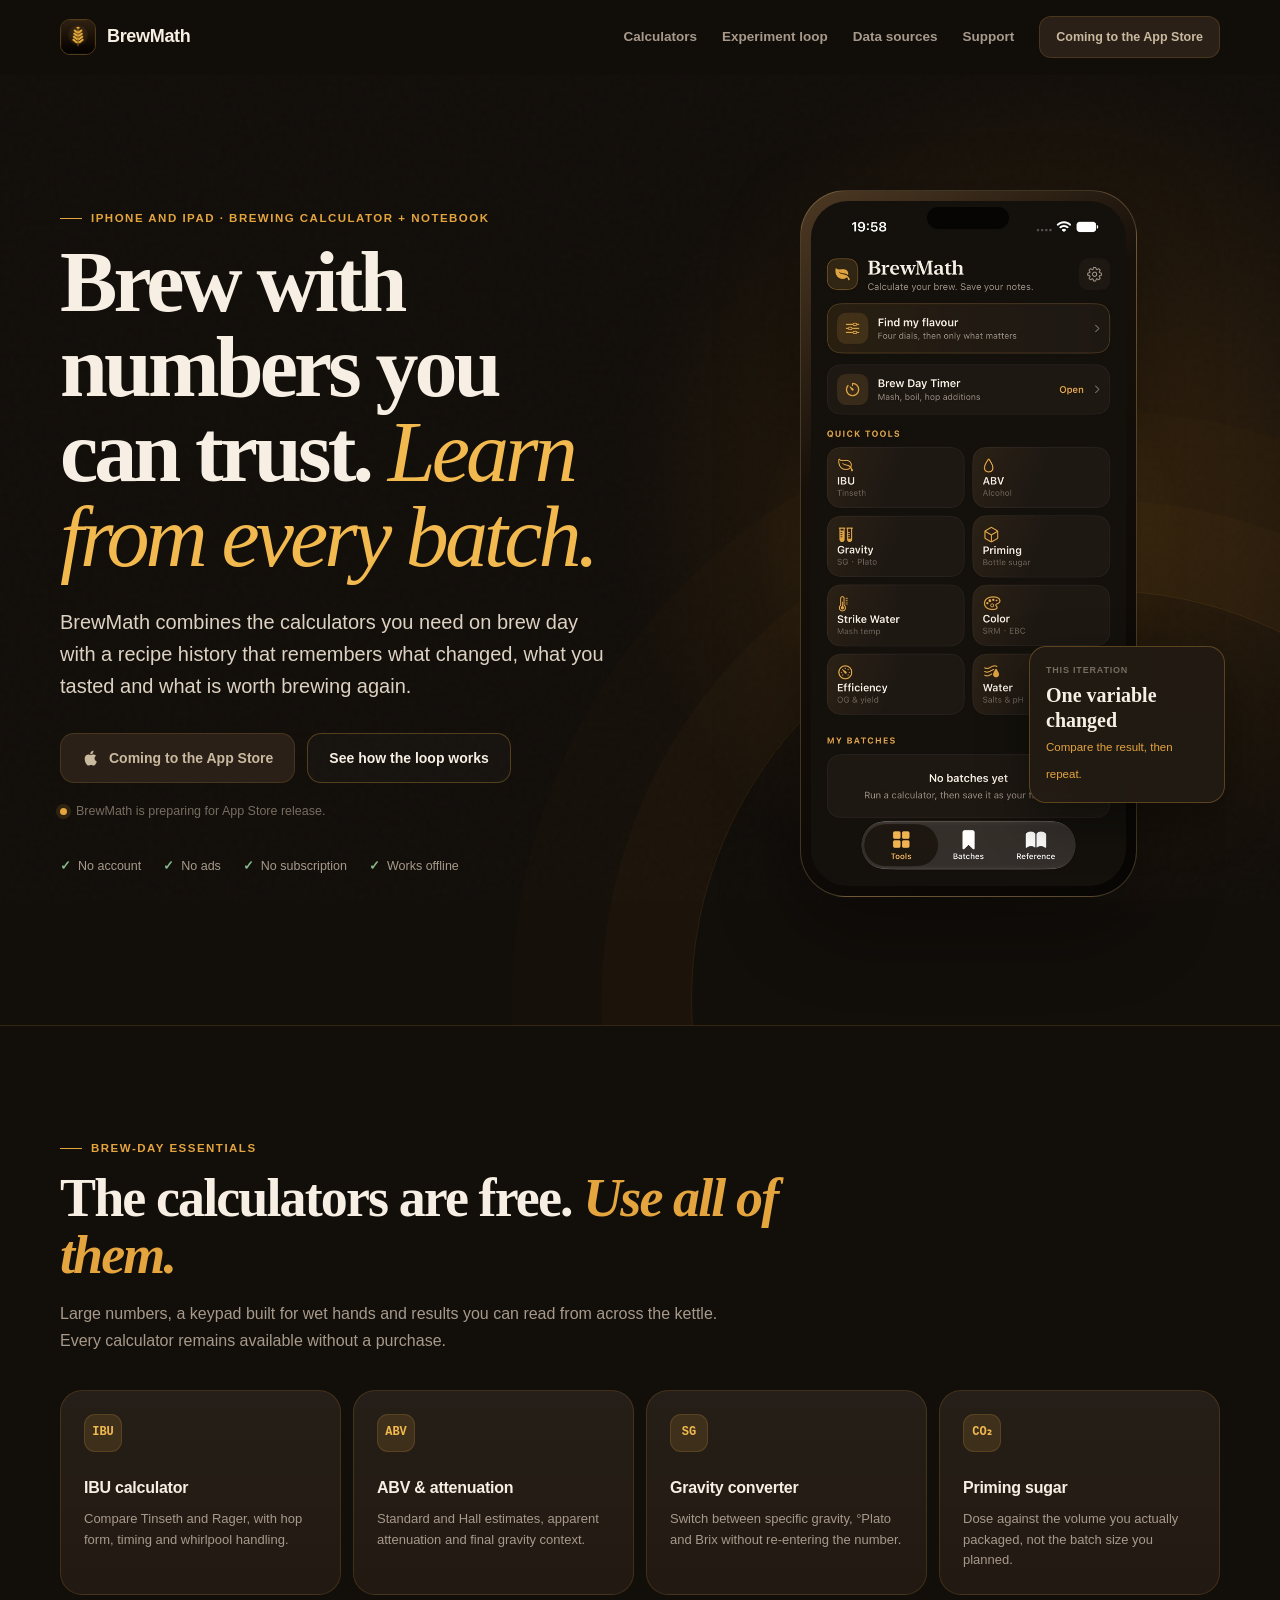
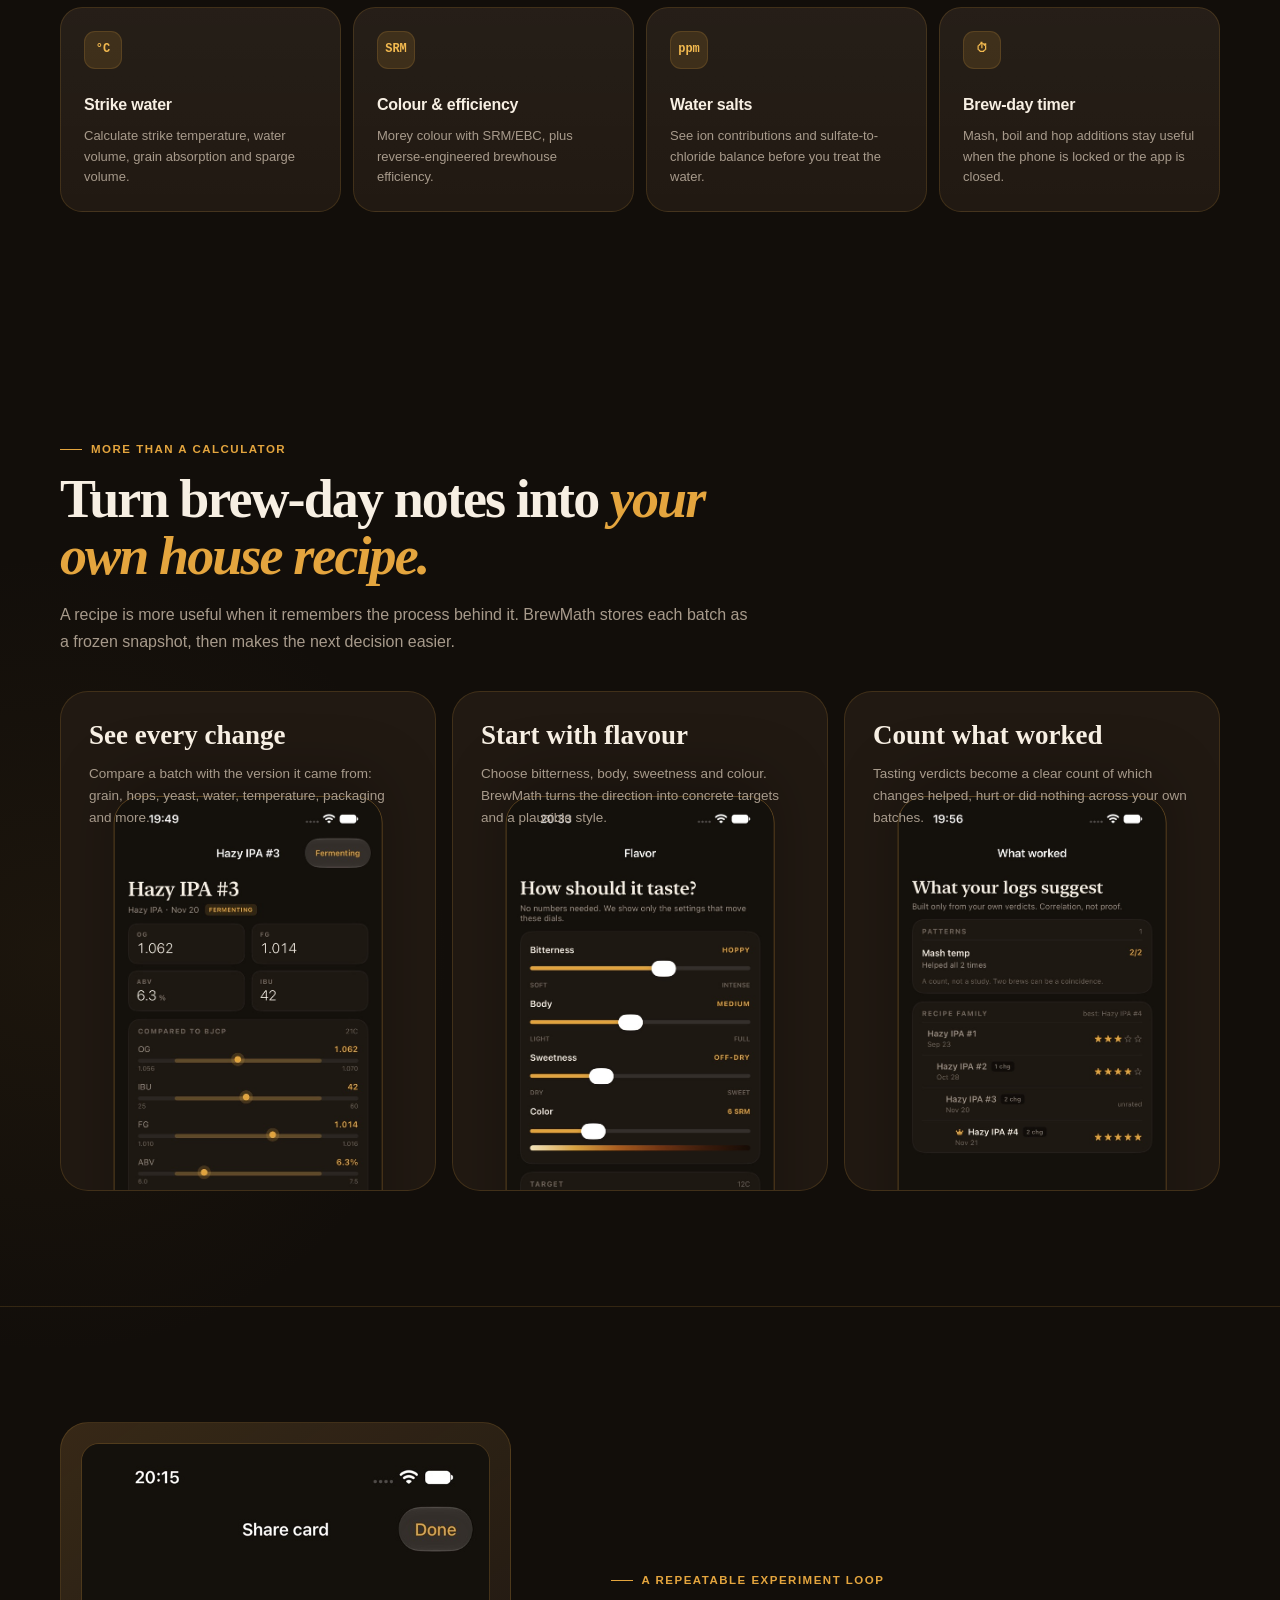
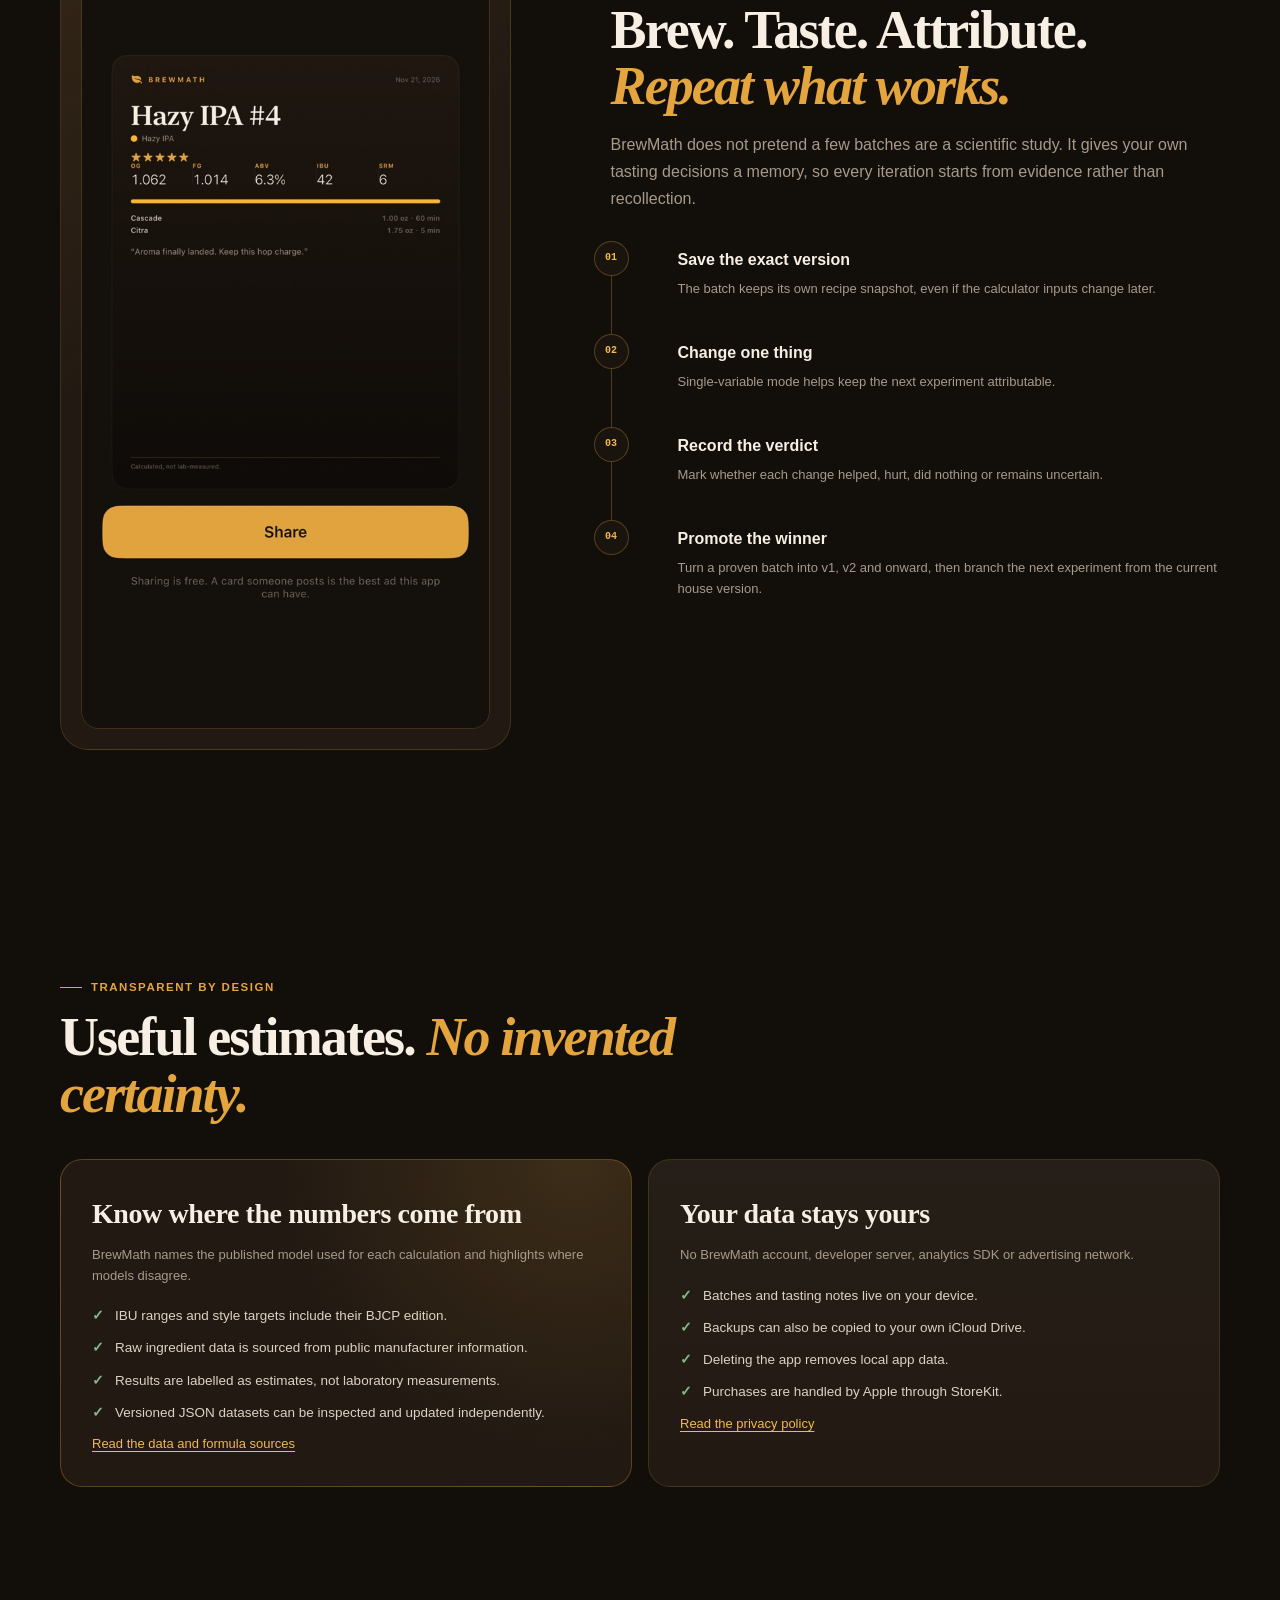
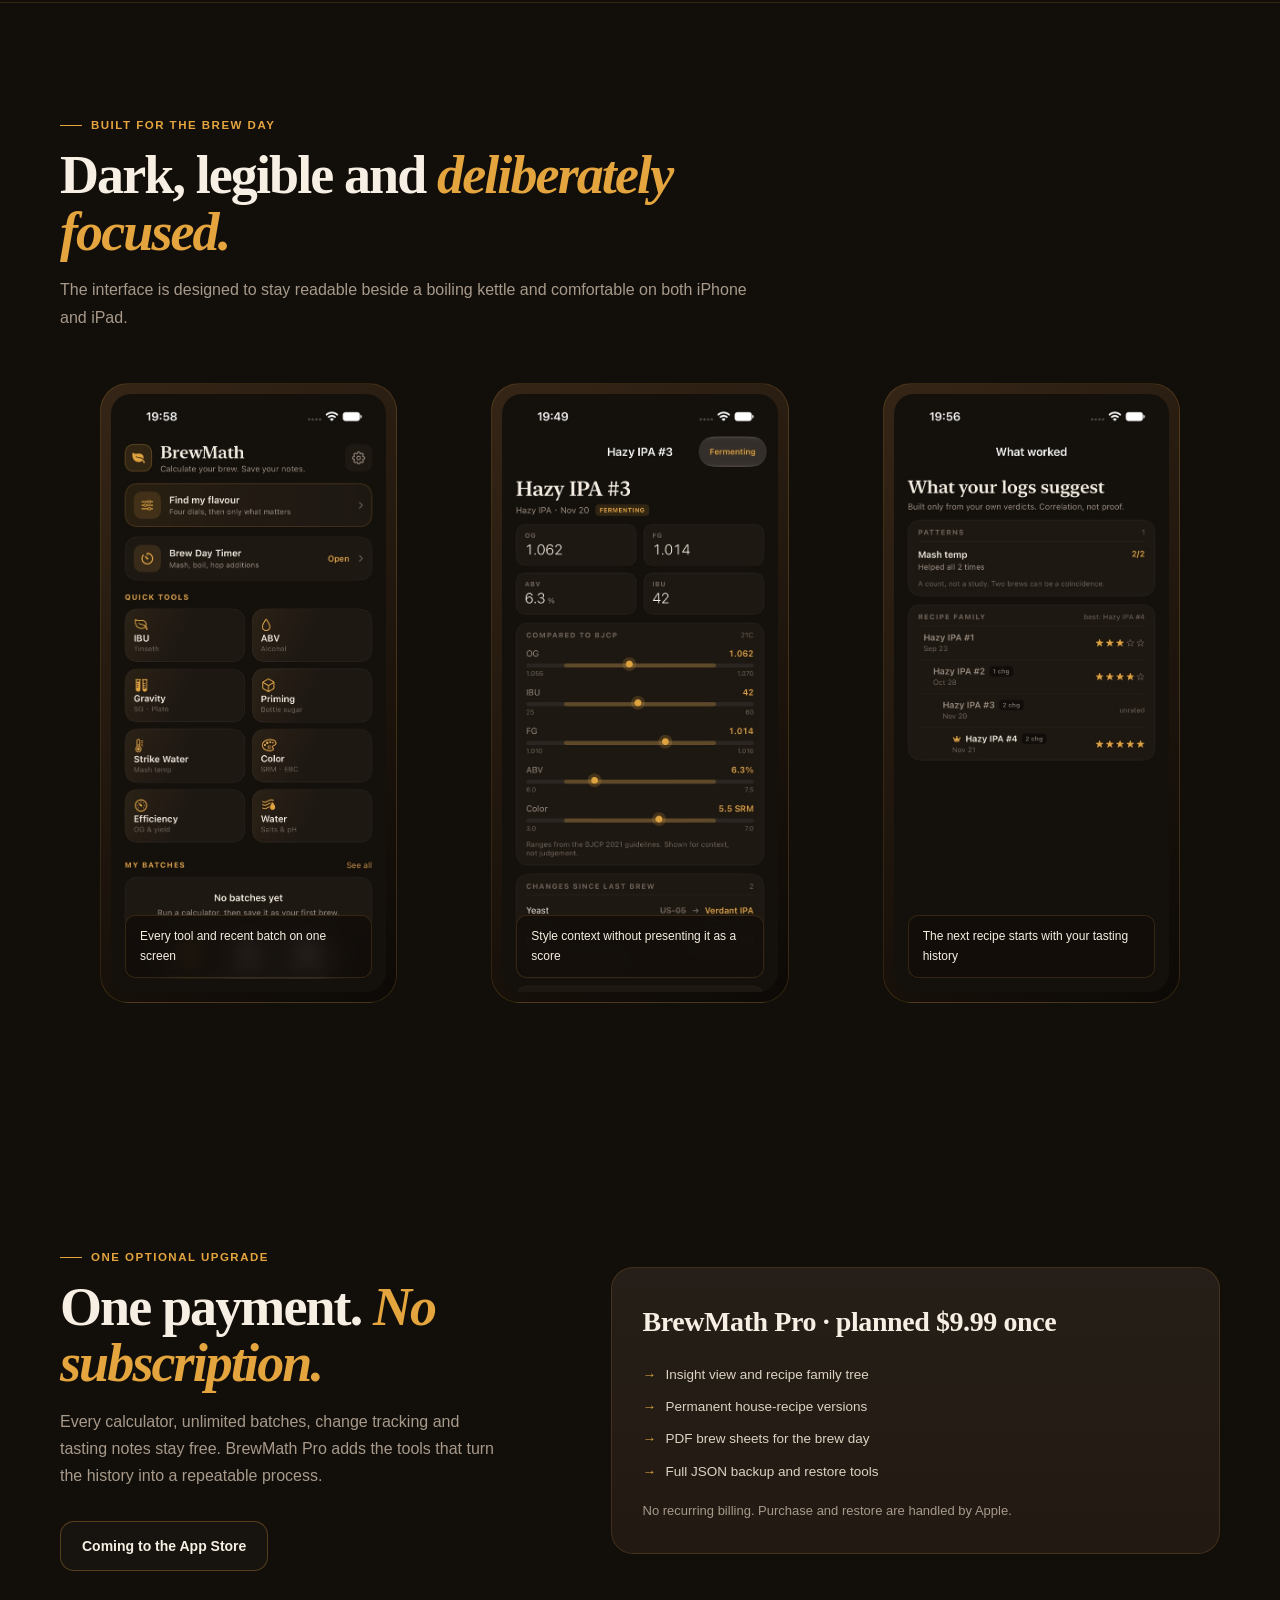
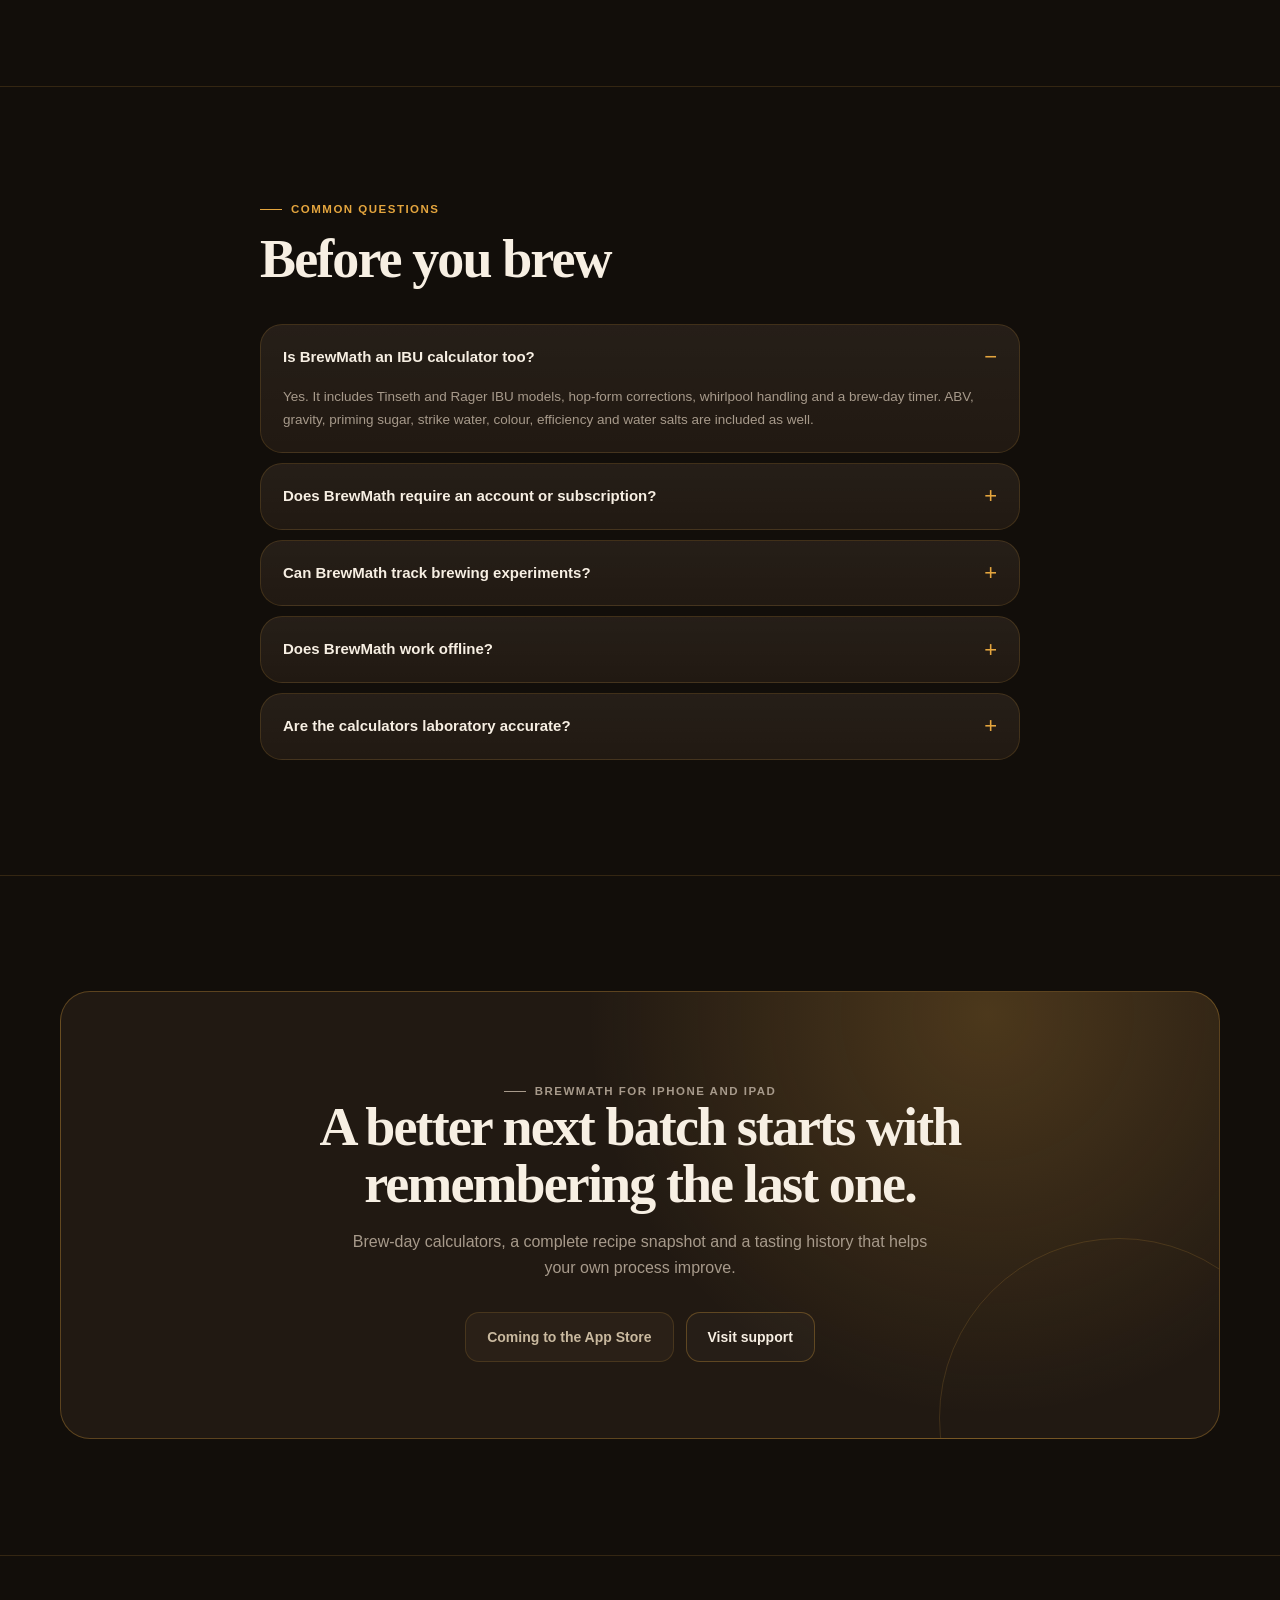
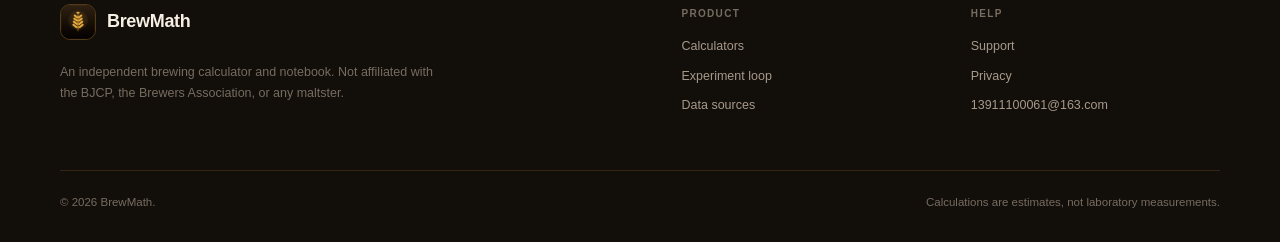
==== commit 82bf62c7: "Add files via upload" ====
--- a/index.html
+++ b/index.html
@@ -470,7 +470,7 @@
           <h2>Help</h2>
           <a href="support.html">Support</a>
           <a href="privacy.html">Privacy</a>
-          <a href="mailto:support@brewmath.app" data-support-email data-show-email="true">support@brewmath.app</a>
+          <a href="mailto:13911100061@163.com" data-support-email data-show-email="true">13911100061@163.com</a>
         </div>
       </div>
       <div class="footer-bottom">
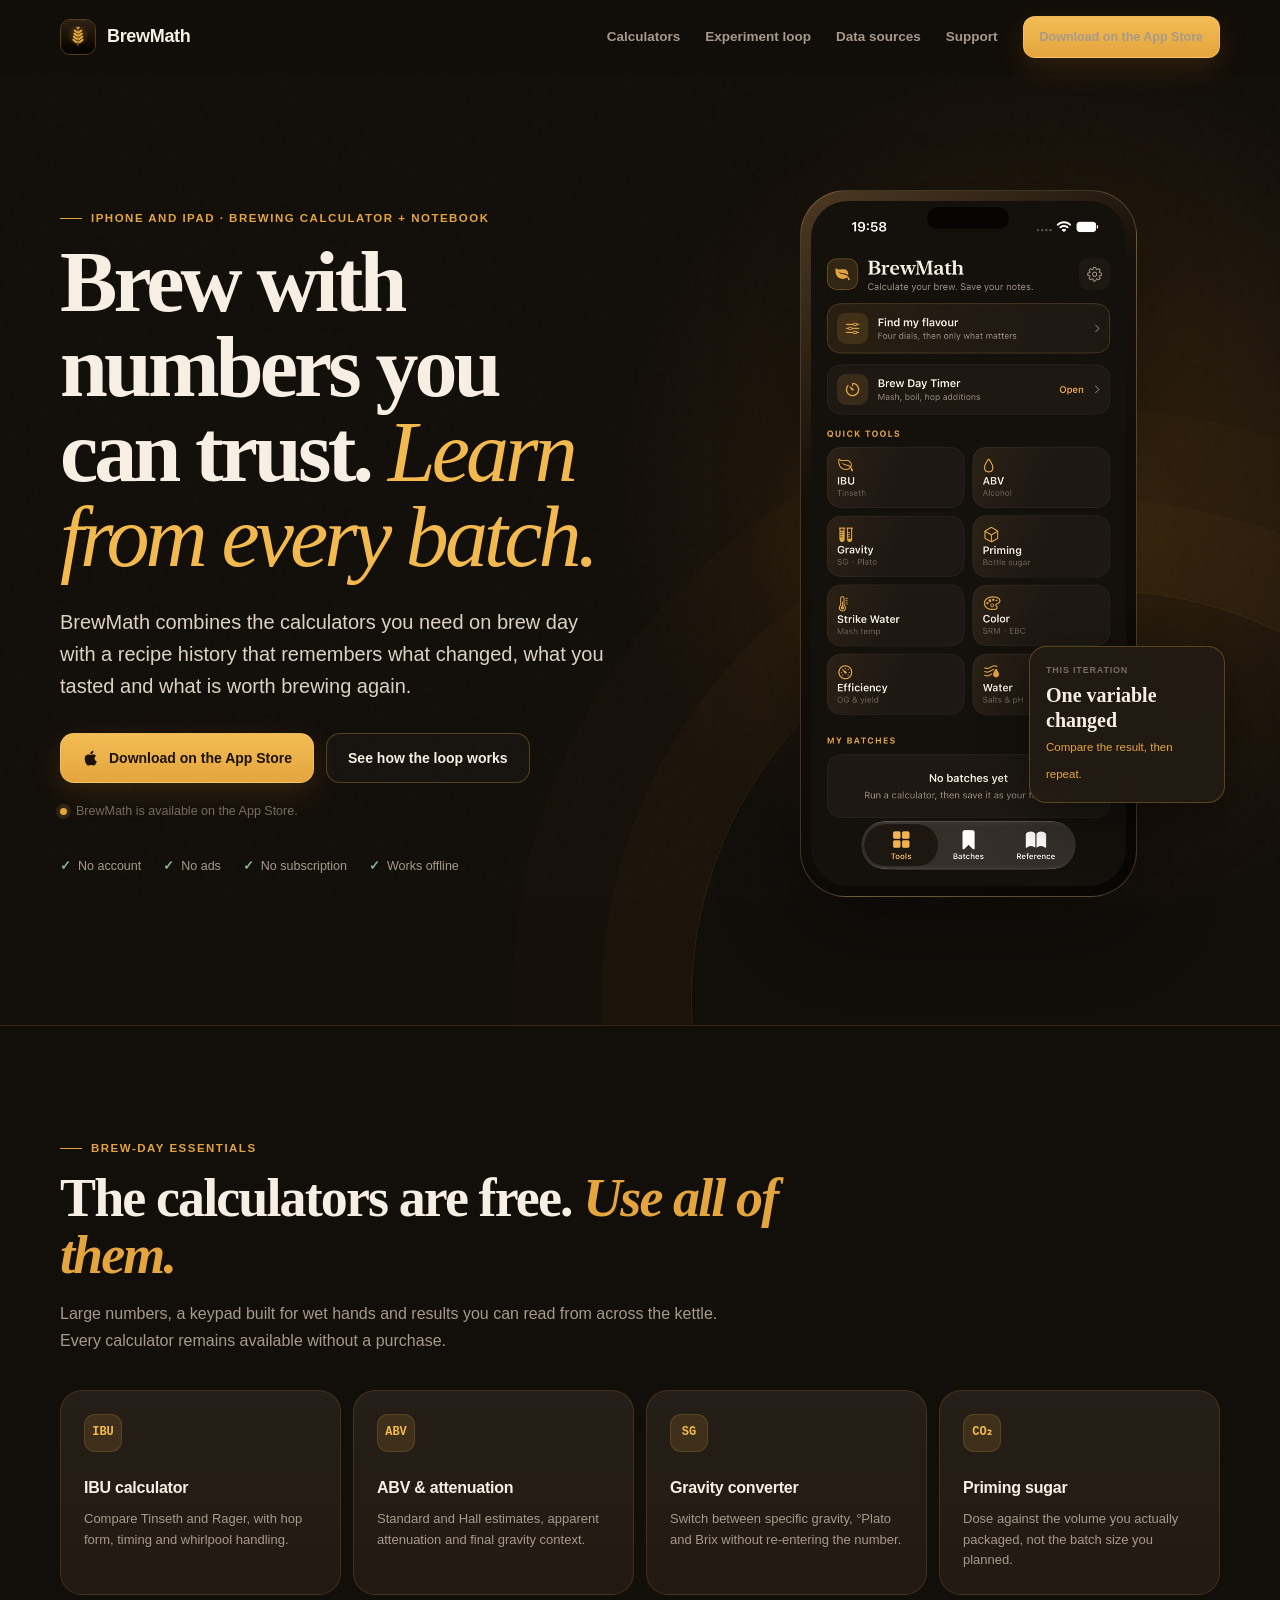
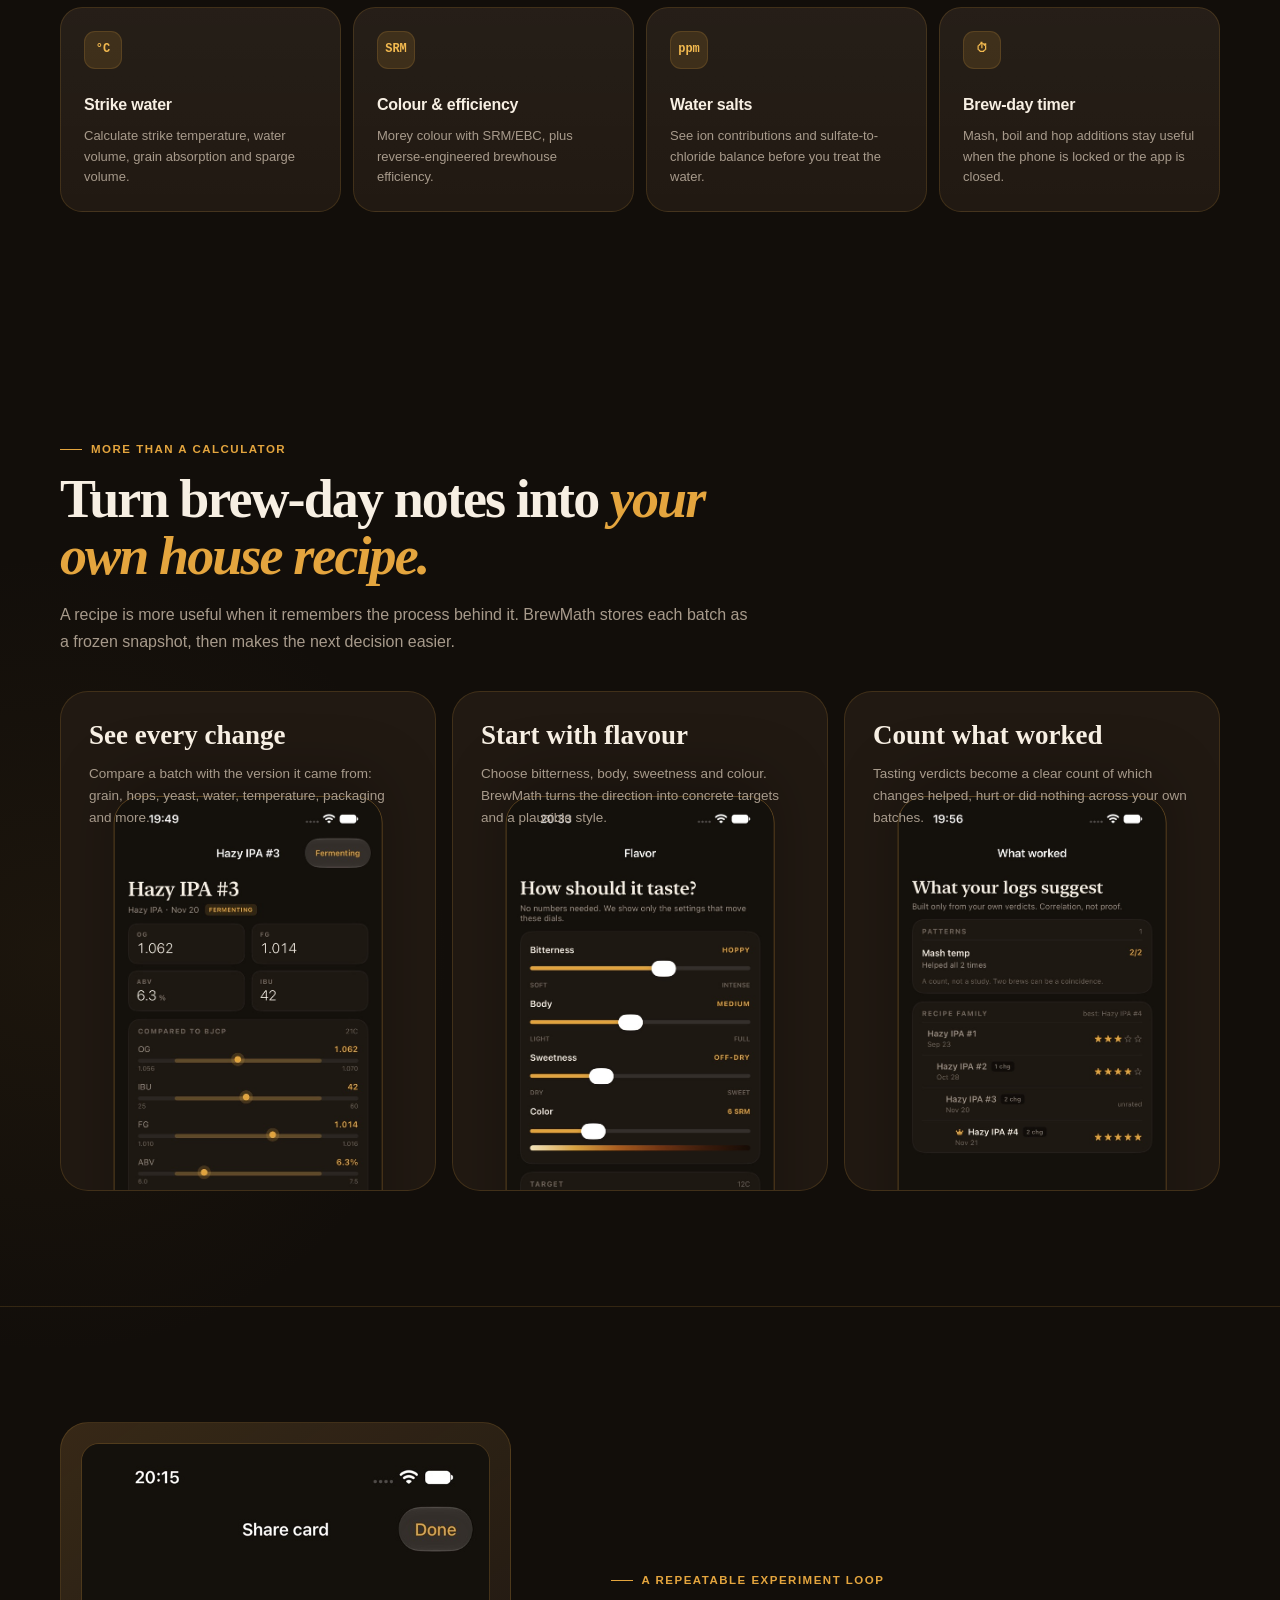
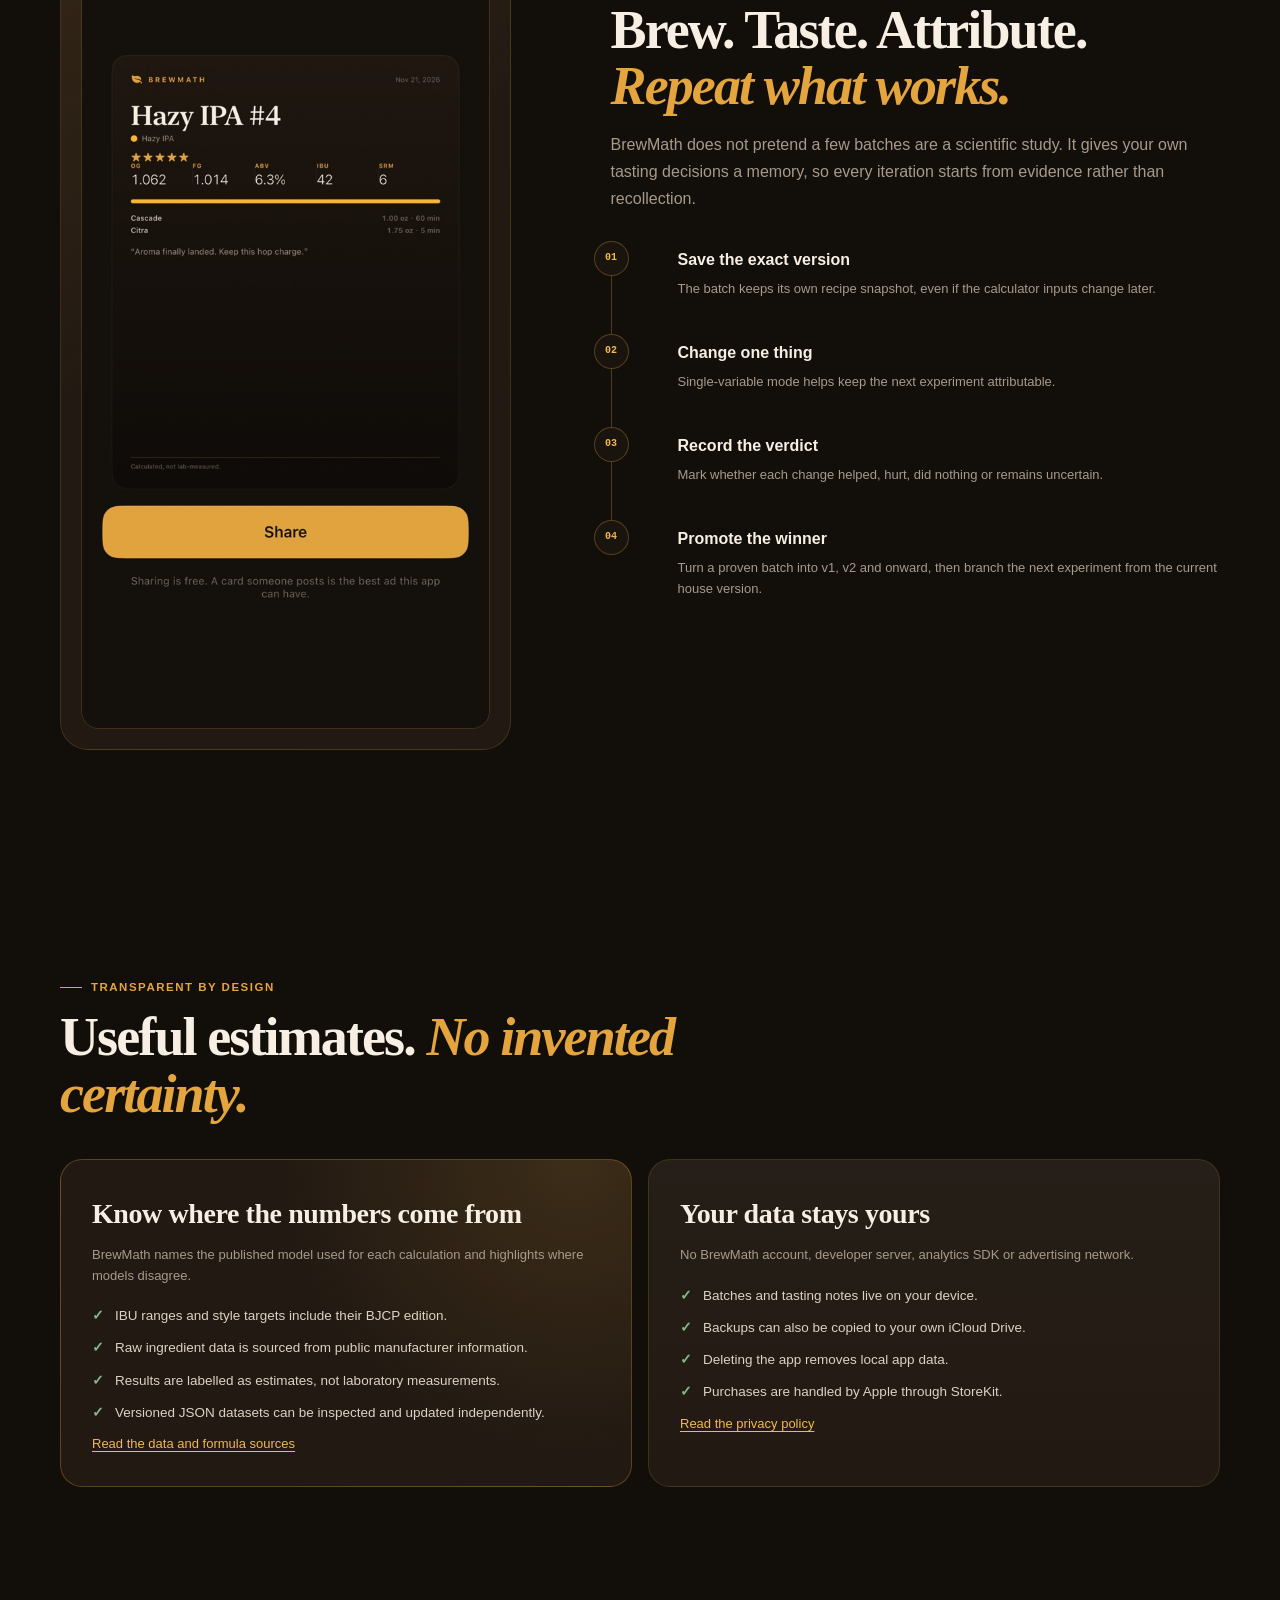
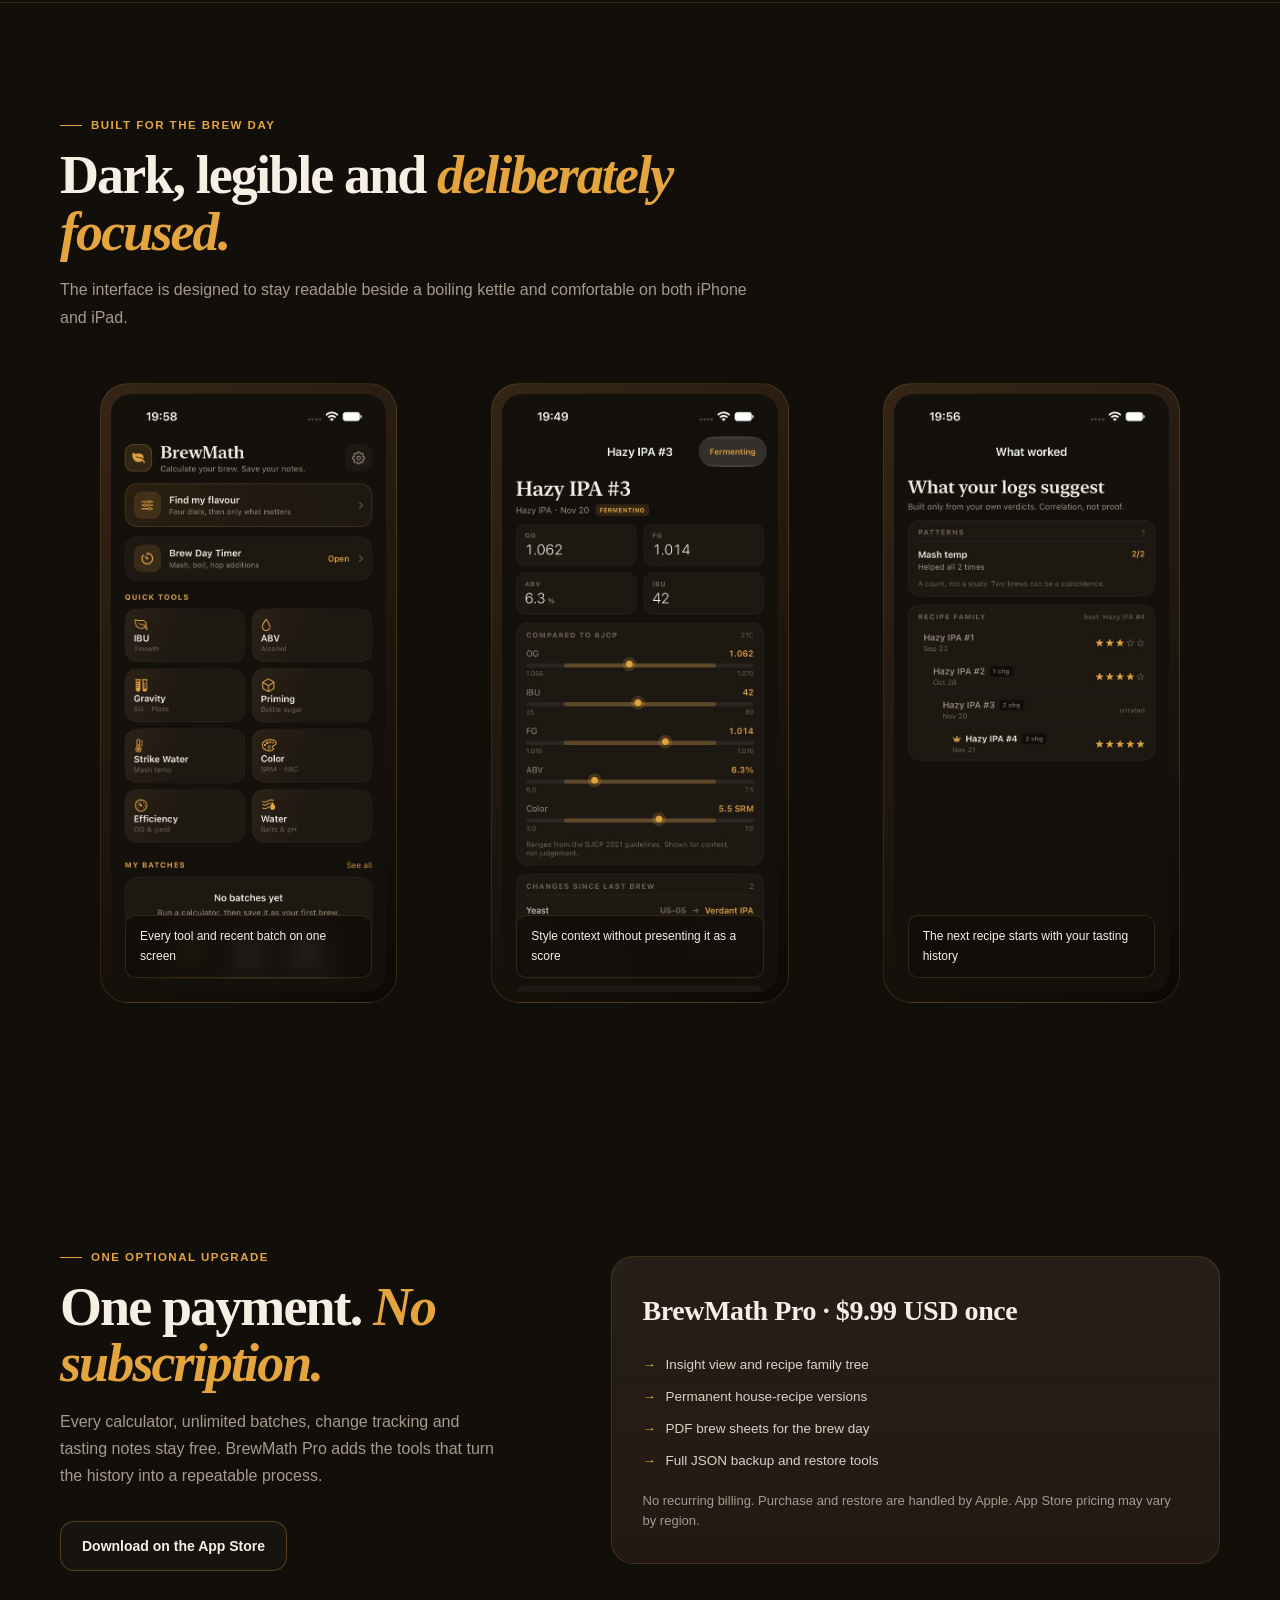
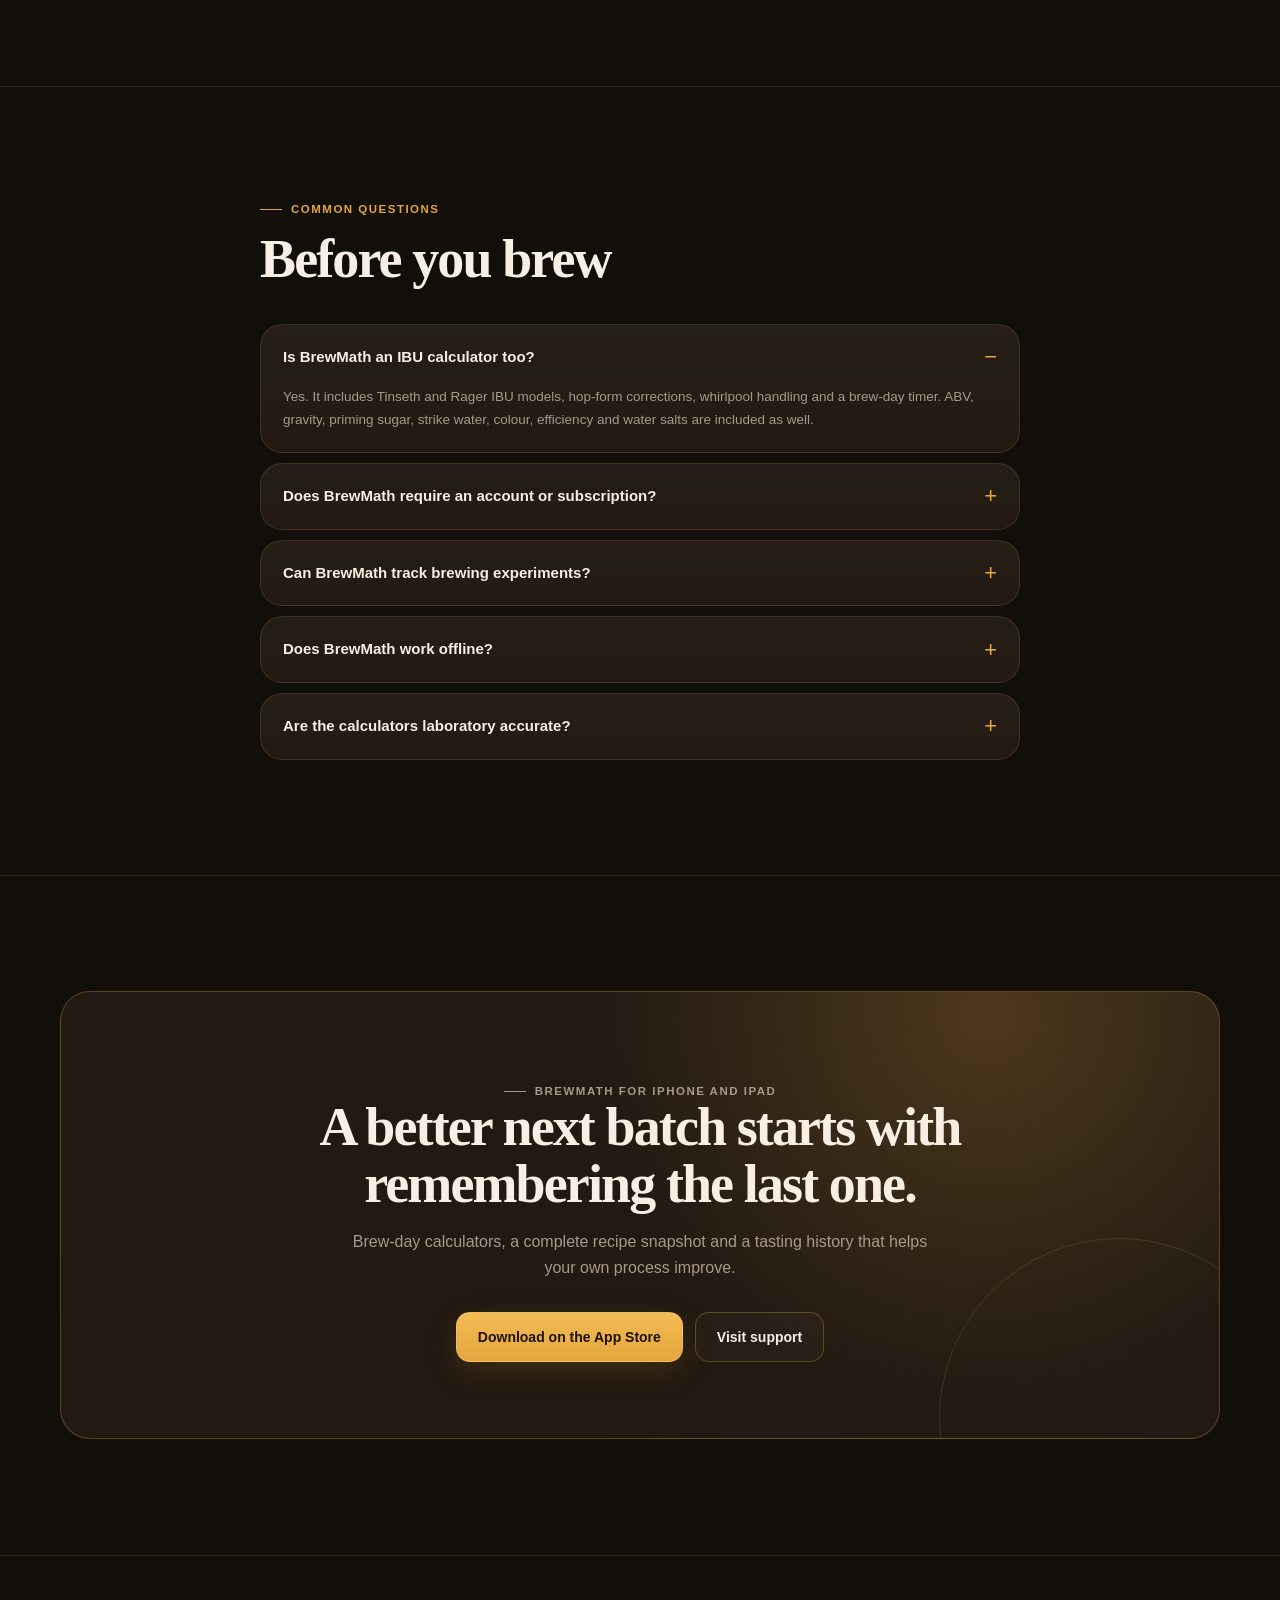
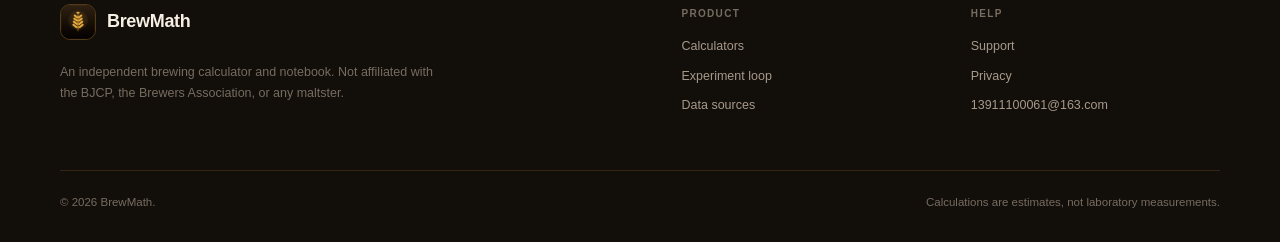
==== commit 1a9b076e: "Add files via upload" ====
--- a/index.html
+++ b/index.html
@@ -7,26 +7,27 @@
   <meta name="description" content="BrewMath is an offline homebrew calculator and brew log for iPhone and iPad. Calculate IBU, ABV, gravity, priming sugar, water salts and track repeatable brewing experiments.">
   <meta name="theme-color" content="#120e0a">
   <meta name="robots" content="index,follow,max-image-preview:large,max-snippet:-1,max-video-preview:-1">
-  <link rel="canonical" href="https://brewmath.app/">
+  <link rel="canonical" href="https://wbs21.github.io/brewmath/">
   <link rel="icon" href="assets/favicon.svg" type="image/svg+xml">
   <link rel="apple-touch-icon" href="assets/app-icon-180.png">
   <link rel="manifest" href="site.webmanifest">
   <link rel="stylesheet" href="styles.css">
+  <meta name="apple-itunes-app" content="app-id=6838584763">
 
   <meta property="og:type" content="website">
   <meta property="og:locale" content="en_US">
   <meta property="og:site_name" content="BrewMath">
   <meta property="og:title" content="BrewMath — Homebrew Calculator &amp; Experiment Log">
   <meta property="og:description" content="Calculate the brew day. Record the recipe. Taste the change. Build a repeatable house recipe from your own batches.">
-  <meta property="og:url" content="https://brewmath.app/">
-  <meta property="og:image" content="https://brewmath.app/assets/og-image.png">
+  <meta property="og:url" content="https://wbs21.github.io/brewmath/">
+  <meta property="og:image" content="https://wbs21.github.io/brewmath/assets/og-image.png">
   <meta property="og:image:width" content="1200">
   <meta property="og:image:height" content="630">
   <meta property="og:image:alt" content="BrewMath homebrew calculator and brew log for iPhone and iPad">
   <meta name="twitter:card" content="summary_large_image">
   <meta name="twitter:title" content="BrewMath — Homebrew Calculator &amp; Experiment Log">
   <meta name="twitter:description" content="Brewing calculators, recipe snapshots and a repeatable experiment loop for iPhone and iPad.">
-  <meta name="twitter:image" content="https://brewmath.app/assets/og-image.png">
+  <meta name="twitter:image" content="https://wbs21.github.io/brewmath/assets/og-image.png">
 
   <script type="application/ld+json">
   {
@@ -34,21 +35,23 @@
     "@graph": [
       {
         "@type": "WebSite",
-        "@id": "https://brewmath.app/#website",
-        "url": "https://brewmath.app/",
+        "@id": "https://wbs21.github.io/brewmath/#website",
+        "url": "https://wbs21.github.io/brewmath/",
         "name": "BrewMath",
         "description": "Homebrew calculators, recipe snapshots and a repeatable brewing experiment log for iPhone and iPad.",
         "inLanguage": "en-US"
       },
       {
         "@type": "SoftwareApplication",
-        "@id": "https://brewmath.app/#app",
+        "@id": "https://wbs21.github.io/brewmath/#app",
         "name": "BrewMath: Brew Calculator",
-        "url": "https://brewmath.app/",
+        "url": "https://wbs21.github.io/brewmath/",
+        "installUrl": "https://apps.apple.com/app/brewmath-brew-calculator/id6838584763",
         "description": "An offline homebrew calculator and brew log with IBU, ABV, gravity, priming sugar, water chemistry, recipe snapshots, tasting notes and house-recipe versioning.",
-        "applicationCategory": "UtilitiesApplication",
-        "applicationSubCategory": "Food & Drink",
+        "applicationCategory": "Food & Drink",
+        "applicationSubCategory": "Utilities",
         "operatingSystem": "iOS 18 or later",
+        "softwareVersion": "1.0",
         "isAccessibleForFree": true,
         "inLanguage": "en-US",
         "offers": {
@@ -70,7 +73,7 @@
       },
       {
         "@type": "FAQPage",
-        "@id": "https://brewmath.app/#faq",
+        "@id": "https://wbs21.github.io/brewmath/#faq",
         "mainEntity": [
           {
             "@type": "Question",
@@ -128,8 +131,8 @@
         <a href="#experiment-loop">Experiment loop</a>
         <a href="data-sources.html">Data sources</a>
         <a href="support.html">Support</a>
-        <a class="button small" href="#release-status" data-app-store aria-disabled="true">
-          <span data-store-label>Coming to the App Store</span>
+        <a class="button small" href="https://apps.apple.com/app/brewmath-brew-calculator/id6838584763" data-app-store>
+          <span data-store-label>Download on the App Store</span>
         </a>
       </nav>
     </div>
@@ -146,19 +149,19 @@
             what changed, what you tasted and what is worth brewing again.
           </p>
           <div class="hero-actions">
-            <a class="button" href="#release-status" data-app-store aria-disabled="true">
+            <a class="button" href="https://apps.apple.com/app/brewmath-brew-calculator/id6838584763" data-app-store>
               <svg width="18" height="18" viewBox="0 0 24 24" aria-hidden="true">
                 <path d="M16.7 12.8c0-2.4 2-3.6 2.1-3.7-1.1-1.7-2.9-1.9-3.5-1.9-1.5-.2-2.9.9-3.7.9-.8 0-1.9-.9-3.2-.9-1.6 0-3.2 1-4 2.5-1.7 3-.4 7.5 1.2 9.9.8 1.2 1.8 2.5 3.1 2.4 1.2-.1 1.7-.8 3.3-.8 1.5 0 2 .8 3.3.8 1.4 0 2.3-1.2 3.1-2.4.9-1.4 1.3-2.8 1.3-2.9-.1 0-3-1.1-3-3.9ZM14.2 5.5c.7-.9 1.2-2.1 1.1-3.3-1.1 0-2.4.7-3.2 1.6-.7.8-1.3 2-1.1 3.2 1.2.1 2.4-.6 3.2-1.5Z" fill="currentColor"/>
               </svg>
-              <span data-store-label>Coming to the App Store</span>
+              <span data-store-label>Download on the App Store</span>
             </a>
             <a class="button secondary" href="#experiment-loop">See how the loop works</a>
           </div>
           <p class="release-note" id="release-status">
             <span class="status-dot" aria-hidden="true"></span>
-            <span data-release-status>BrewMath is preparing for App Store release.</span>
+            <span data-release-status>Available now on the App Store for iPhone and iPad.</span>
           </p>
-          <div class="trust-strip" aria-label="Product principles">
+          <div class="trust-strip" role="group" aria-label="Product principles">
             <span>No account</span>
             <span>No ads</span>
             <span>No subscription</span>
@@ -166,7 +169,7 @@
           </div>
         </div>
 
-        <div class="hero-visual" aria-label="BrewMath app dashboard">
+        <div class="hero-visual" role="group" aria-label="BrewMath app dashboard">
           <div class="halo" aria-hidden="true"></div>
           <div class="device float">
             <img src="assets/screenshot-home.jpg" width="603" height="1311" alt="BrewMath dashboard showing brewing calculators and recent batches">
@@ -380,21 +383,21 @@
             BrewMath Pro adds the tools that turn the history into a repeatable process.
           </p>
           <div class="hero-actions">
-            <a class="button secondary" href="#release-status" data-app-store aria-disabled="true">
-              <span data-store-label>Coming to the App Store</span>
+            <a class="button secondary" href="https://apps.apple.com/app/brewmath-brew-calculator/id6838584763" data-app-store>
+              <span data-store-label>Download on the App Store</span>
             </a>
           </div>
         </div>
         <div class="compare-grid" style="grid-template-columns:1fr">
           <article class="content-card reveal">
-            <h3>BrewMath Pro · planned $9.99 once</h3>
+            <h3>BrewMath Pro · $9.99 USD once</h3>
             <ul class="plain-list">
               <li>Insight view and recipe family tree</li>
               <li>Permanent house-recipe versions</li>
               <li>PDF brew sheets for the brew day</li>
               <li>Full JSON backup and restore tools</li>
             </ul>
-            <p style="margin-top:18px">No recurring billing. Purchase and restore are handled by Apple.</p>
+            <p style="margin-top:18px">No recurring billing. Purchase and restore are handled by Apple. App Store pricing may vary by region.</p>
           </article>
         </div>
       </div>
@@ -440,8 +443,8 @@
           <h2>A better next batch starts with remembering the last one.</h2>
           <p>Brew-day calculators, a complete recipe snapshot and a tasting history that helps your own process improve.</p>
           <div class="hero-actions">
-            <a class="button" href="#release-status" data-app-store aria-disabled="true">
-              <span data-store-label>Coming to the App Store</span>
+            <a class="button" href="https://apps.apple.com/app/brewmath-brew-calculator/id6838584763" data-app-store>
+              <span data-store-label>Download on the App Store</span>
             </a>
             <a class="button secondary" href="support.html">Visit support</a>
           </div>
--- a/styles.css
+++ b/styles.css
@@ -206,7 +206,7 @@
   transform: translateY(-1px);
 }
 
-.button[aria-disabled="true"] {
+.button.is-disabled {
   color: #c9b99f;
   background: var(--card-strong);
   border-color: var(--line);
@@ -1134,14 +1134,9 @@
   }
 }
 
-@media (max-width: 740px) {
+@media (max-width: 860px) {
   html {
     scroll-padding-top: 76px;
-  }
-
-  .container,
-  .reading {
-    width: min(calc(100% - 28px), var(--content));
   }
 
   .nav-shell {
@@ -1178,6 +1173,13 @@
   .site-nav .button {
     margin-top: 5px;
   }
+}
+
+@media (max-width: 740px) {
+  .container,
+  .reading {
+    width: min(calc(100% - 28px), var(--content));
+  }
 
   .hero h1 {
     font-size: clamp(45px, 13vw, 68px);
